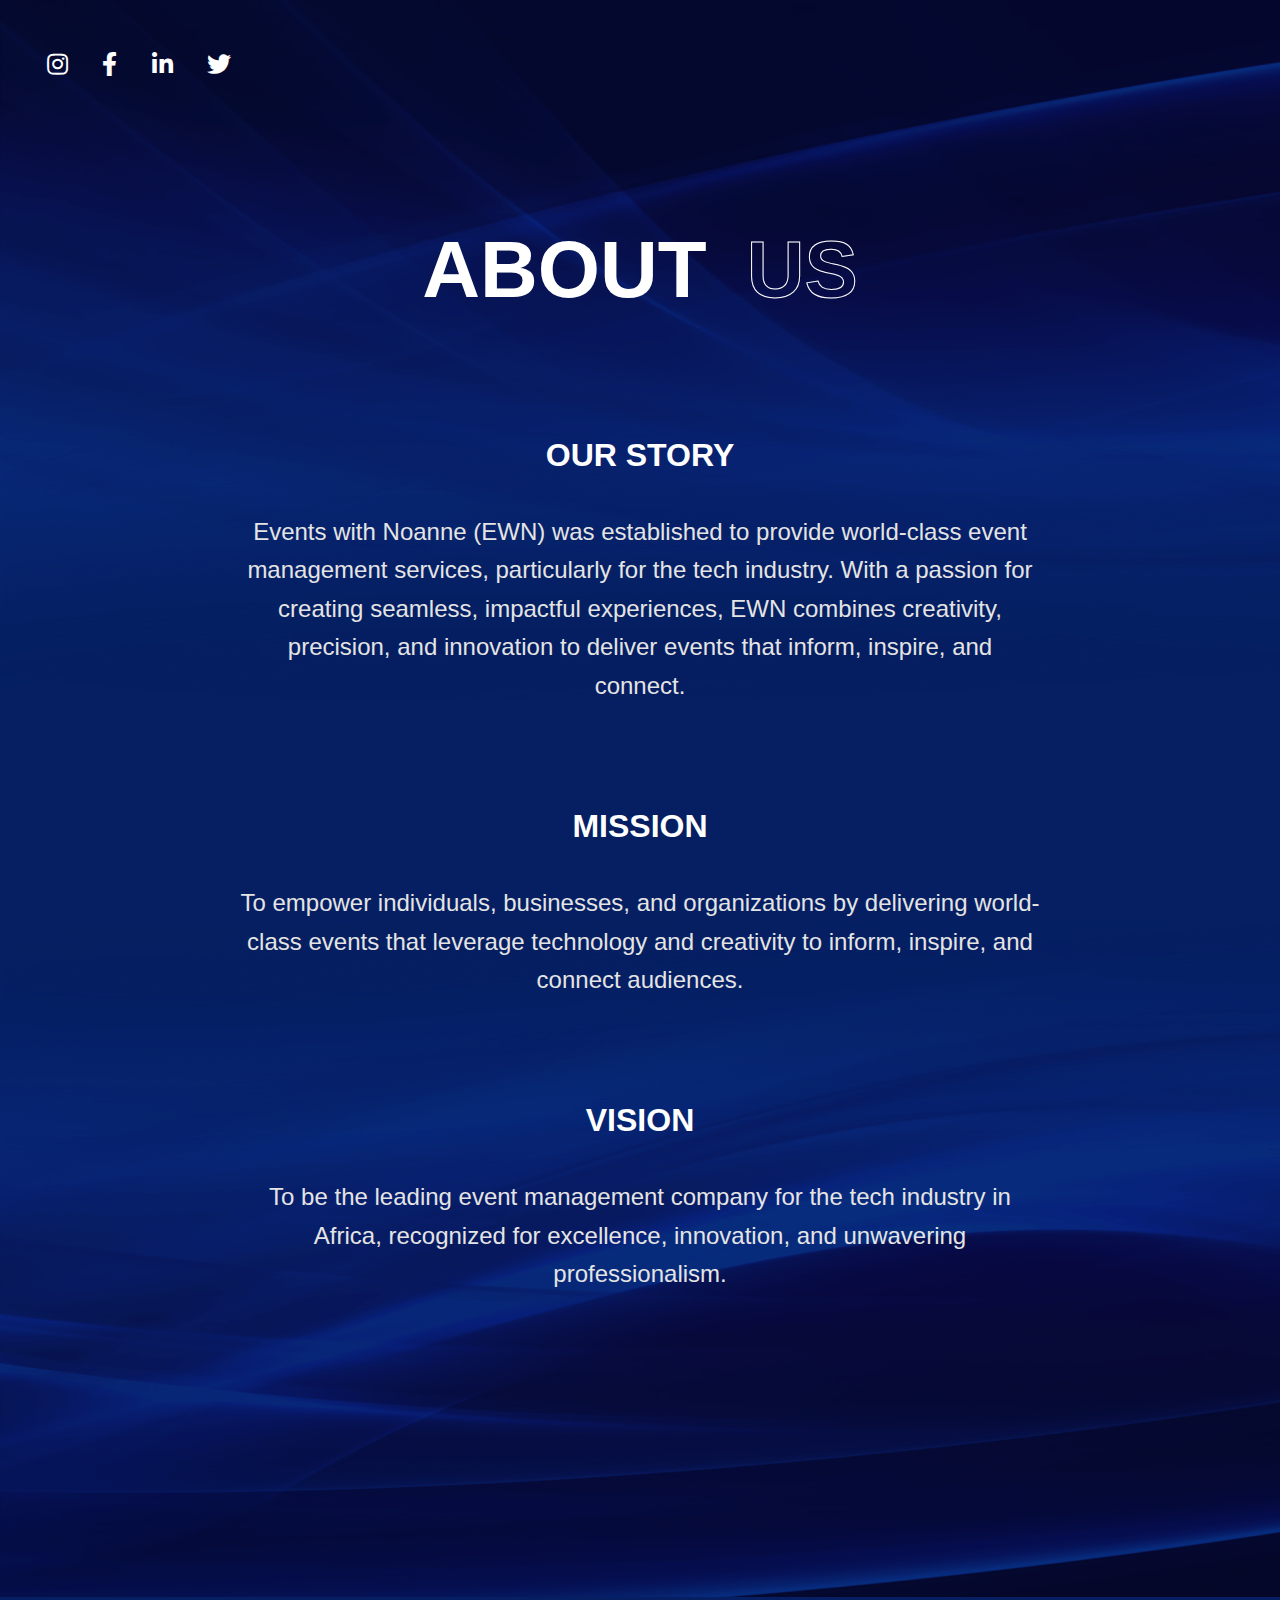
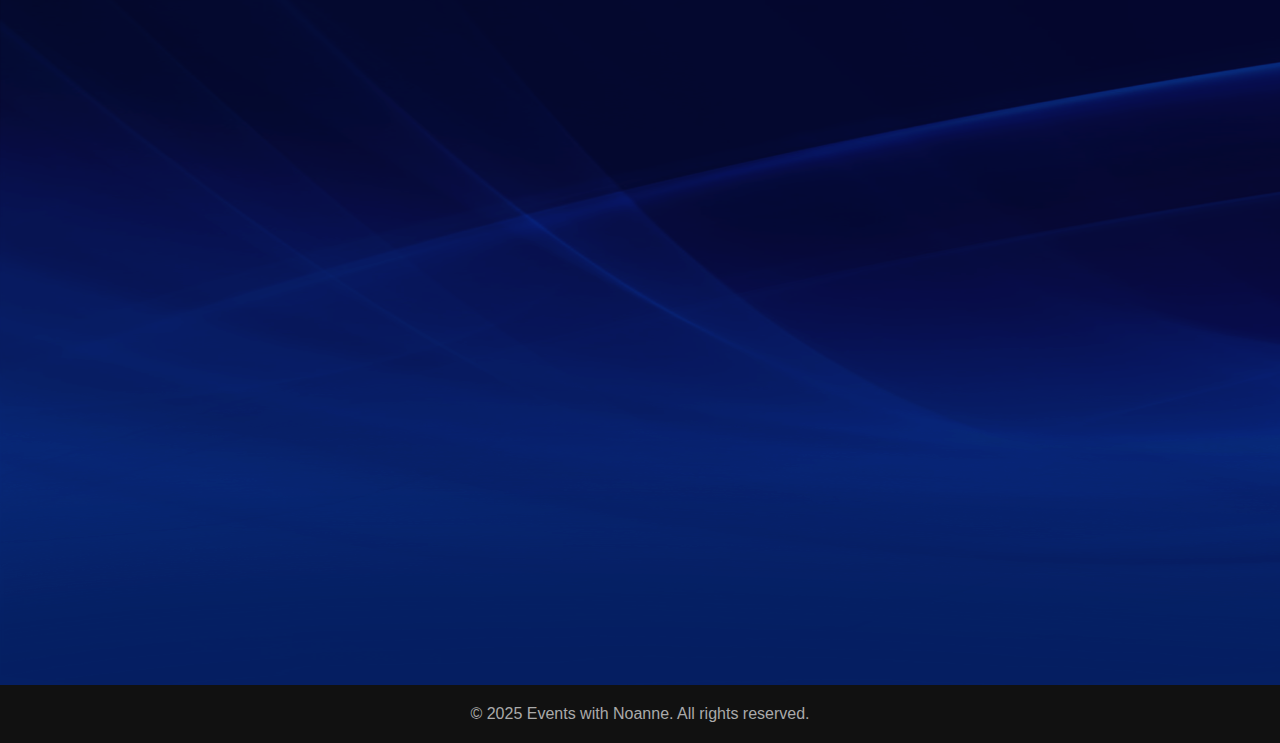
==== about.html @ 6bc14f30 "minor adjustments to elements" ====
<!DOCTYPE html>
<html lang="en">
<head>
  <meta charset="UTF-8">
  <meta name="viewport" content="width=device-width, initial-scale=1.0">
  <title>About Us - Events with Noanne</title>
  <link rel="stylesheet" href="about.css">
  <link rel="stylesheet" href="https://cdnjs.cloudflare.com/ajax/libs/font-awesome/5.15.4/css/all.min.css">
  <link rel="stylesheet" href="https://cdnjs.cloudflare.com/ajax/libs/OwlCarousel2/2.3.4/assets/owl.carousel.min.css">
  <link rel="stylesheet" href="https://cdnjs.cloudflare.com/ajax/libs/OwlCarousel2/2.3.4/assets/owl.theme.default.min.css">
</head>
<body>
  <header class="header">
    <nav class="transparent-nav">
      <div class="social-icons">
        <a href="https://instagram.com" target="_blank" class="icon-link"><i class="fab fa-instagram"></i></a>
        <a href="https://facebook.com" target="_blank" class="icon-link"><i class="fab fa-facebook-f"></i></a>
        <a href="https://linkedin.com" target="_blank" class="icon-link"><i class="fab fa-linkedin-in"></i></a>
        <a href="https://twitter.com" target="_blank" class="icon-link"><i class="fab fa-twitter"></i></a>
        <a href="index.html" class="icon-link"><i class="fas fa-house"></i></a>
        <div class="nav-icon">
          <a href="menu.html"><i class="fa fa-bars"></i></a>
        </div>
      </div>

    </nav>
  </header>

  <main class="about-landing">
    <div class="container">
      <div class="big-text-line">
        <h1 class="big-text fade-in">About</h1>
        <h1 class="big-text outline slide-in">Us</h1>
      </div>
    </div>
  </main>
  
  <section class="about-section zoom-in">
    <h2 class="section-title">Our Story</h2>
    <p class="description">Events with Noanne (EWN) was established to provide world-class event management services, particularly for the tech industry. With a passion for creating seamless, impactful experiences, EWN combines creativity, precision, and innovation to deliver events that inform, inspire, and connect.</p>
  </section>

  <section class="mission-section slide-up">
    <h2 class="section-title">Mission</h2>
    <p class="description">To empower individuals, businesses, and organizations by delivering world-class events that leverage technology and creativity to inform, inspire, and connect audiences.</p>
  </section>

  <section class="vision-section slide-up">
    <h2 class="section-title">Vision</h2>
    <p class="description">To be the leading event management company for the tech industry in Africa, recognized for excellence, innovation, and unwavering professionalism.</p>
  </section>

  <section class="service_section layout_padding">
    <div class="container">
        <h2 class="section-title">Our Core Values</h2>
        <p class="section-description">At Events with Noanne, we blend innovation, excellence, and customer-centricity with unwavering integrity to create transformative event experiences. By leveraging cutting-edge technology and creative strategies, we design modern and impactful events that captivate and inspire. Our meticulous attention to detail ensures seamless execution and unmatched quality, while our customer-focused approach tailors each event to reflect unique visions and needs. Grounded in honesty and transparency, we build lasting relationships based on trust and professionalism. Through our dedication to empowerment, we enable individuals and organizations to achieve their goals, connect meaningfully with their audiences, and make a lasting positive impact.</p>
      <div class="service_container">
        <div class="service_owl-carousel owl-carousel">
          <div class="item">
            <div class="box">
              <div class="img-box">
                <img src="./Assets/icons/innovation.png" alt="Contract Law">
              </div>
              <div class="detail-box">
                <h5>Innovation</h5>
                <p>We use creativity and technology to craft unique, forward-thinking event experiences.</p>
              </div>
            </div>
          </div>
          <div class="item">
            <div class="box">
              <div class="img-box">
                <img src="./Assets/icons/Excellence.png" alt="Family Law">
              </div>
              <div class="detail-box">
                <h5>Excellence</h5>
                <p>We deliver high-quality events with precision and attention to detail.</p>
              </div>
            </div>
          </div>
          <div class="item">
            <div class="box">
              <div class="img-box">
                <img src="./Assets/icons/customer.png" alt="Family Law">
              </div>
              <div class="detail-box">
                <h5>Customer Centricity</h5>
                <p>Our clients' needs shape every step of our planning and execution.</p>
              </div>
            </div>
          </div>
          <div class="item">
            <div class="box">
              <div class="img-box">
                <img src="./Assets/icons/integrity.png" alt="Family Law">
              </div>
              <div class="detail-box">
                <h5>Integrity</h5>
                <p>We operate with honesty, transparency, and professionalism.</p>
              </div>
            </div>
          </div>
          <div class="item">
            <div class="box">
              <div class="img-box">
                <img src="./Assets/icons/empower.png" alt="Family Law">
              </div>
              <div class="detail-box">
                <h5>Empowerment</h5>
                <p>We design events that inspire, connect, and empower our clients and their audiences.</p>
              </div>
            </div>
          </div>
          <!-- Add more items here -->
        </div>
      </div>
      <div class="btn-box">
        <a href="#">Let's Talk</a>
      </div>
    </div>
  </section>

  <footer class="footer fade-in">
    <p>&copy; 2025 Events with Noanne. All rights reserved.</p>
  </footer>

  <script src="https://cdnjs.cloudflare.com/ajax/libs/jquery/3.6.0/jquery.min.js"></script>
  <script src="https://cdnjs.cloudflare.com/ajax/libs/OwlCarousel2/2.3.4/owl.carousel.min.js"></script>
  <script src="about.js"></script>
</body>
</html>
---- about.css ----
/* General Reset */
* {
    margin: 0;
    padding: 0;
    box-sizing: border-box;
  }
  
  body {
    font-family: 'Arial', sans-serif;
    background-image: url(./Assets/abstract-2709402.png);
    color: #fff;
    line-height: 1.6;
  }
  
  a {
    color: #6c63ff;
    text-decoration: none;
  }
  
  header {
    display: flex;
    justify-content: space-between;
    align-items: center;
    padding: 1rem 2rem;
  }
  
  .social-icons {
    margin-top: 30px; /* Add space on top of the icons */
  }
  
  .social-icons a {
    margin: 0 15px; /* Add space between the icons */
    color: white; /* Change icon color to white */
    font-size: 1.5rem; /* Adjust icon size */
  }
  
  .social-icons a:hover {
    color: #ddd; /* Change color on hover */
  }

  .nav-icon {
    padding: 1px;
    color: white;
    font-size: 20px;
    font-family: Arial, Helvetica, sans-serif;
    font-weight: 1000;
    text-align: center;
    text-decoration: none;
    margin-left: 1800px;
    margin-top: 1px;
  }

  .nav-icon > a {
    cursor: pointer;
    color: white;

  }
  
  main {
    text-align: center;
    margin: 5rem 2rem;
  }
  
  .big-text-line {
    display: flex;
    justify-content: center;
    align-items: center;
    gap: 40px; /* Adjust spacing between words */
  }
  
  .big-text {
    font-size: 5rem;
    line-height: 1.2;
    text-transform: uppercase;
  }
  
  .big-text.outline {
    color: transparent;
    -webkit-text-stroke: 1px #fff;
  }
  
  .subtitle {
    font-size: 1.5rem;
    margin-top: 1rem;
    max-width: 600px;
    margin-left: auto;
    margin-right: auto;
  }
  
  section {
    padding: 2rem 2rem;
    text-align: center;
  }
  
  section h2 {
    font-size: 2rem;
    margin-bottom: 1rem;
    text-transform: uppercase;
    color: #ffffff;
  }

  .section-title {
    font-size: 2rem;
    margin-bottom: 2rem;
    text-transform: uppercase;
    color: #ffffff;
  }

  .section-description {
    font-size: 1.5rem;
    max-width: 80%;
    margin: 0 auto 2rem; //
    color: #e4e4e4;
    margin-bottom: 5rem;
  }

  /* .container > p {
    font-size: 1.5rem;
    max-width: 800px;
    margin: 0 auto 2rem;
    color: #e4e4e4;
  } */
  
  .description {
    font-size: 1.5rem;
    max-width: 800px;
    margin: 0 auto 2rem;
    color: #e4e4e4;
  }

  .service_section .heading_container {
    margin-bottom: 35px;
  }
  
  .service_section .box {
    background-color: transparent;
    margin: 10px;
    text-align: center;
    -webkit-box-shadow: 0 0 5px 2px rgba(0, 0, 0, 0.15);
            box-shadow: 0 0 5px 2px rgba(0, 0, 0, 0.15);
    padding: 25px 15px;
    -webkit-transition: all .3s;
    transition: all .3s;
    display: -webkit-box;
    display: -ms-flexbox;
    display: flex;
    -webkit-box-orient: vertical;
    -webkit-box-direction: normal;
        -ms-flex-direction: column;
            flex-direction: column;
    -webkit-box-align: center;
        -ms-flex-align: center;
            align-items: center;
  }
  
  .service_section .box .img-box {
    width: 65px;
    height: 65px;
    display: -webkit-box;
    display: -ms-flexbox;
    display: flex;
    -webkit-box-pack: center;
        -ms-flex-pack: center;
            justify-content: center;
    -webkit-box-align: center;
        -ms-flex-align: center;
            align-items: center;
  }
  
  .service_section .box .img-box img {
    max-height: 100%;
    max-width: 100%;
    -webkit-transition: all .3s;
    transition: all .3s;
  }
  
  .service_section .box .detail-box {
    margin-top: 15px;
  }
  
  .service_section .box .detail-box h5 {
    font-weight: bold;
  }
  
  .service_section .box .detail-box p {
    margin: 0;
  }
  
  .service_section .btn-box {
    display: -webkit-box;
    display: -ms-flexbox;
    display: flex;
    -webkit-box-pack: center;
        -ms-flex-pack: center;
            justify-content: center;
    margin-top: 45px;
  }
  
  .service_section .btn-box a {
    display: inline-block;
    padding: 10px 45px;
    background-color: #3700ff;
    color: #ffffff;
    border-radius: 0;
    -webkit-transition: all .3s;
    transition: all .3s;
    border: 1px solid #3700ff;
  }
  
  .service_section .btn-box a:hover {
    background-color: transparent;
    color: #ffffff;
  }
  
  .service_section .owl-stage .owl-item.active {
    -webkit-transform: scale(0.85);
            transform: scale(0.85);
    -webkit-transition: 0.6s ease;
    transition: 0.6s ease;
  }
  
  .service_section .owl-stage .owl-item.active.center {
    -webkit-transform: scale(1);
            transform: scale(1);
  }
  
  .service_section .owl-stage .owl-item.active.center .box {
    background-color: #ffffff;
    color: black;
  }
  
  .service_section .owl-stage .owl-item.active.center .box .img-box img {
    background-color: transparent;
    color: invert;
  }
  
  .service_section .owl-nav {
    display: none;
  }
  
  .service_section .owl-dots {
    display: -webkit-box;
    display: -ms-flexbox;
    display: flex;
    -webkit-box-pack: center;
        -ms-flex-pack: center;
            justify-content: center;
    margin-top: 25px;
  }
  
  .service_section .owl-dots .owl-dot {
    width: 15px;
    height: 15px;
    border: none;
    border-radius: 100%;
    margin: 0 2px;
    background-color: #ccc;
    border: none;
    outline: none;
  }
  
  .service_section .owl-dots .owl-dot.active {
    background: #3700ff;
  }
  
  
  
  footer {
    text-align: center;
    padding: 1rem 0;
    background-color: #111;
    color: #aaa;
  }

  /* Animations */
.fade-in {
    animation: fadeIn 1.5s ease-in-out;
  }
  
  .slide-in {
    animation: slideIn 1.5s ease-in-out;
  }
  
  .slide-up {
    animation: slideUp 1.5s ease-in-out;
  }
  
  .zoom-in {
    animation: zoomIn 1.5s ease-in-out;
  }
  
  @keyframes fadeIn {
    from {
      opacity: 0;
    }
    to {
      opacity: 1;
    }
  }
  
  @keyframes slideIn {
    from {
      transform: translateX(-100%);
      opacity: 0;
    }
    to {
      transform: translateX(0);
      opacity: 1;
    }
  }
  
  @keyframes slideUp {
    from {
      transform: translateY(100%);
      opacity: 0;
    }
    to {
      transform: translateY(0);
      opacity: 1;
    }
  }
  
  @keyframes zoomIn {
    from {
      transform: scale(0.5);
      opacity: 0;
    }
    to {
      transform: scale(1);
      opacity: 1;
    }
  }
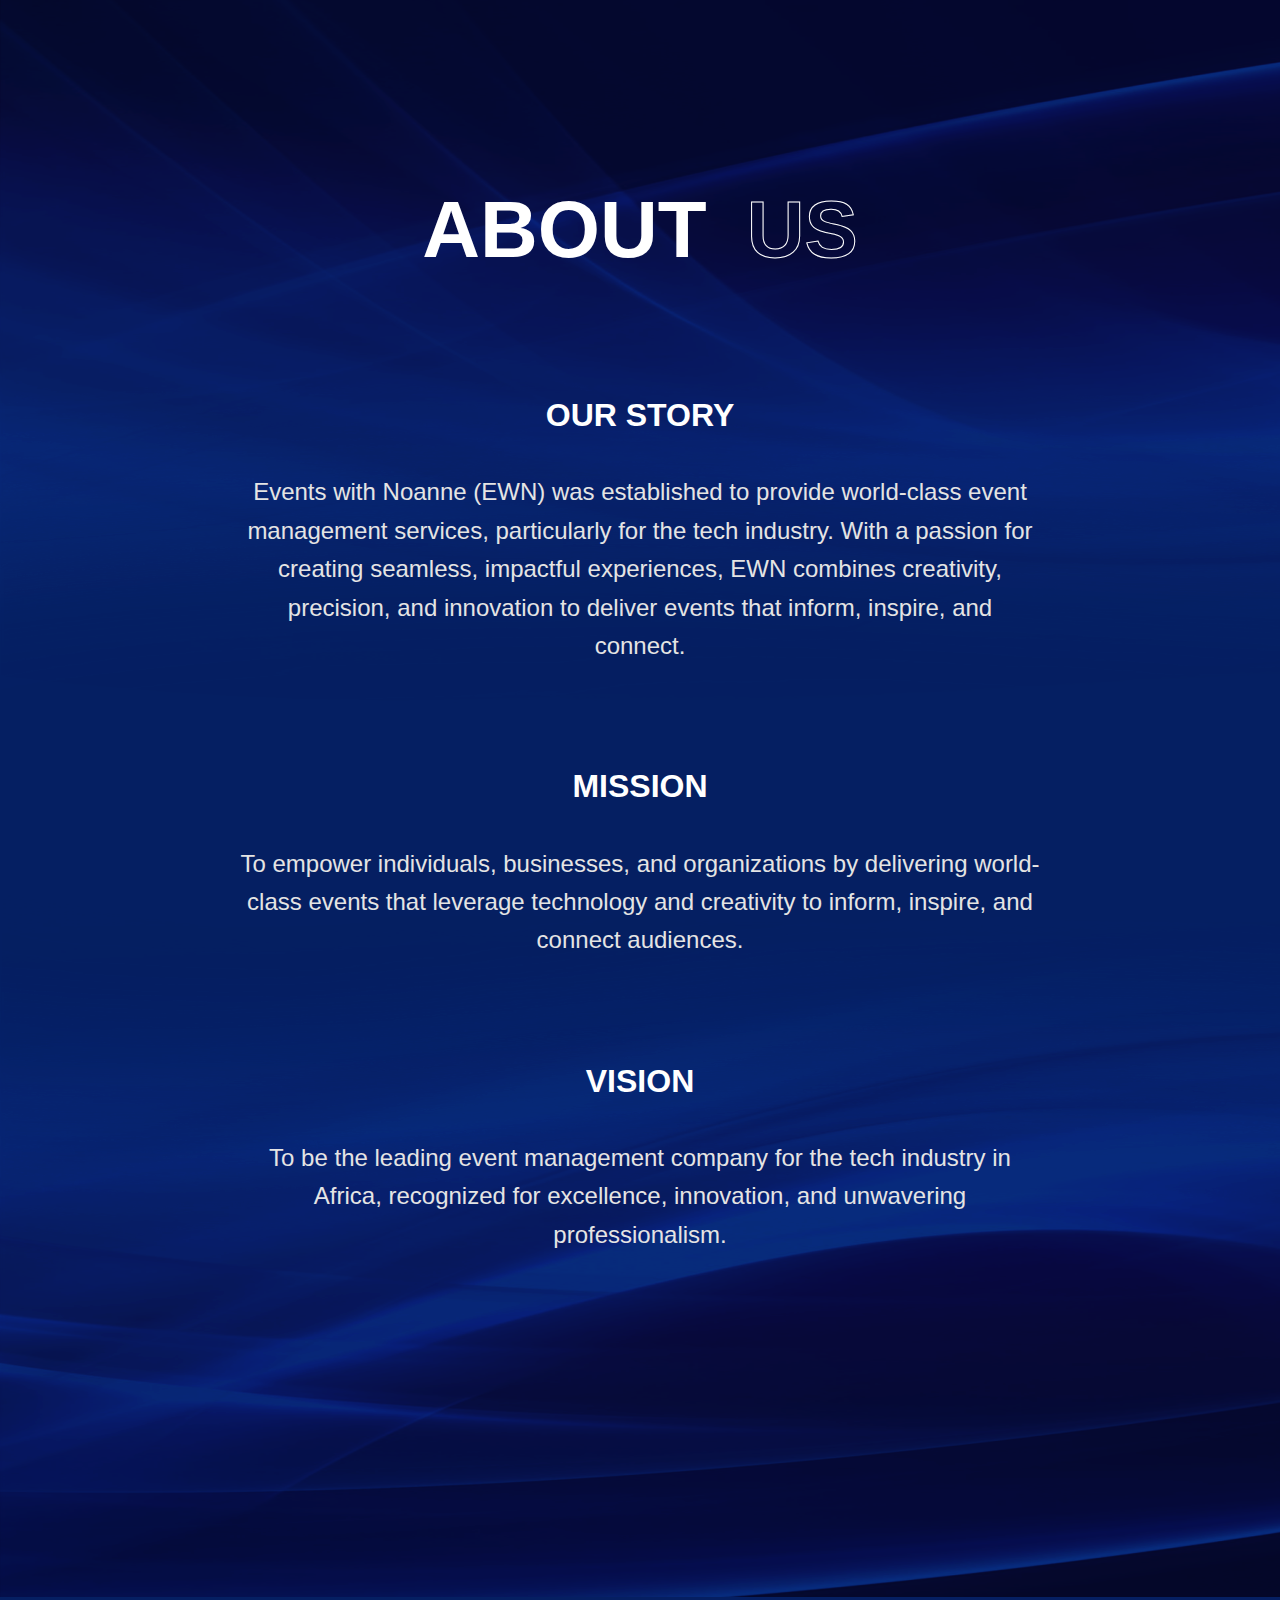
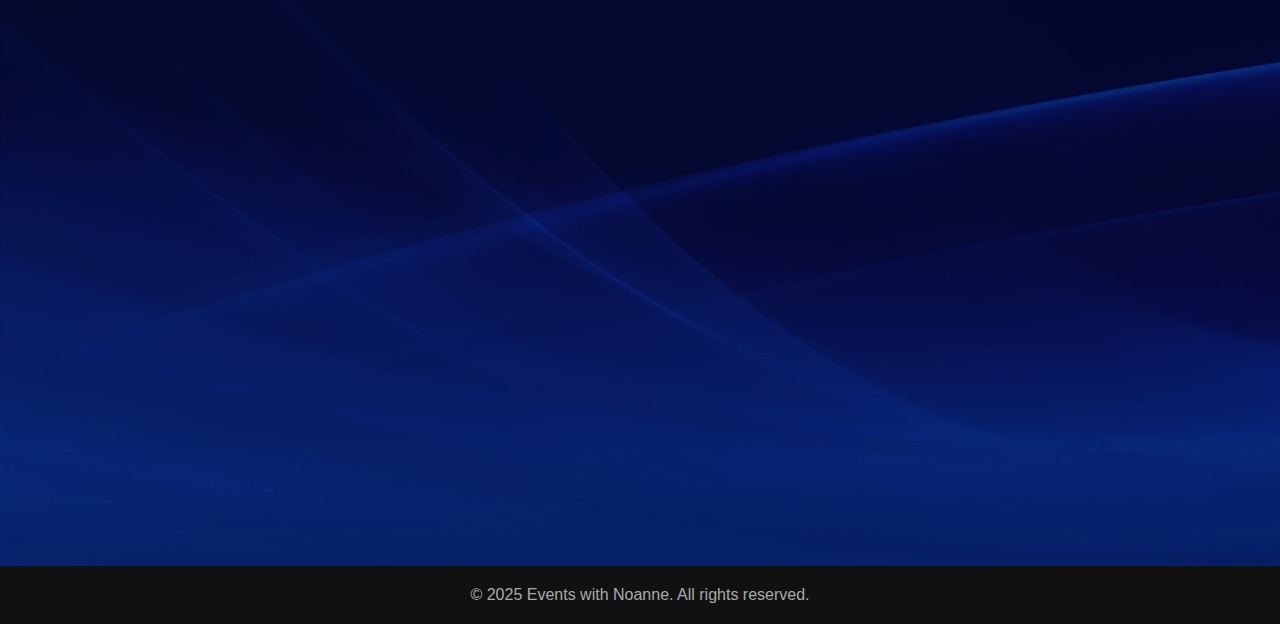
==== commit 5c3406c6: "added new pages, made changes to prevoius ones and linked them to one another" ====
--- a/about.html
+++ b/about.html
@@ -11,17 +11,17 @@
 </head>
 <body>
   <header class="header">
-    <nav class="transparent-nav">
+    <!-- <nav class="transparent-nav">
       <div class="social-icons">
         <a href="https://instagram.com" target="_blank" class="icon-link"><i class="fab fa-instagram"></i></a>
         <a href="https://facebook.com" target="_blank" class="icon-link"><i class="fab fa-facebook-f"></i></a>
         <a href="https://linkedin.com" target="_blank" class="icon-link"><i class="fab fa-linkedin-in"></i></a>
         <a href="https://twitter.com" target="_blank" class="icon-link"><i class="fab fa-twitter"></i></a>
         <a href="index.html" class="icon-link"><i class="fas fa-house"></i></a>
-        <div class="nav-icon">
-          <a href="menu.html"><i class="fa fa-bars"></i></a>
-        </div>
-      </div>
+    </div> -->
+    <div class="nav-icon">
+      <a href="menu.html"><i class="fa fa-bars"></i></a>
+    </div>
 
     </nav>
   </header>
--- a/about.css
+++ b/about.css
@@ -25,13 +25,14 @@
   }
   
   .social-icons {
-    margin-top: 30px; /* Add space on top of the icons */
+    margin-top: 50px; /* Add space on top of the icons */
   }
   
   .social-icons a {
     margin: 0 15px; /* Add space between the icons */
     color: white; /* Change icon color to white */
     font-size: 1.5rem; /* Adjust icon size */
+    
   }
   
   .social-icons a:hover {
@@ -39,18 +40,21 @@
   }
 
   .nav-icon {
+    font-size: 1.3rem;
     padding: 1px;
     color: white;
-    font-size: 20px;
-    font-family: Arial, Helvetica, sans-serif;
-    font-weight: 1000;
-    text-align: center;
-    text-decoration: none;
-    margin-left: 1800px;
-    margin-top: 1px;
+    margin-left: 1790px;
+    margin-top: 35px;
   }
 
   .nav-icon > a {
+    cursor: pointer;
+    color: white;
+  }
+
+  .nav-icon > a:hover {
+    transform: scale(1.1);
+    transition: .2s ease-in-out;
     cursor: pointer;
     color: white;
 
@@ -107,9 +111,9 @@
   }
 
   .section-description {
-    font-size: 1.5rem;
+    font-size: 1.3rem;
     max-width: 80%;
-    margin: 0 auto 2rem; //
+    margin: 0 auto 2rem; 
     color: #e4e4e4;
     margin-bottom: 5rem;
   }
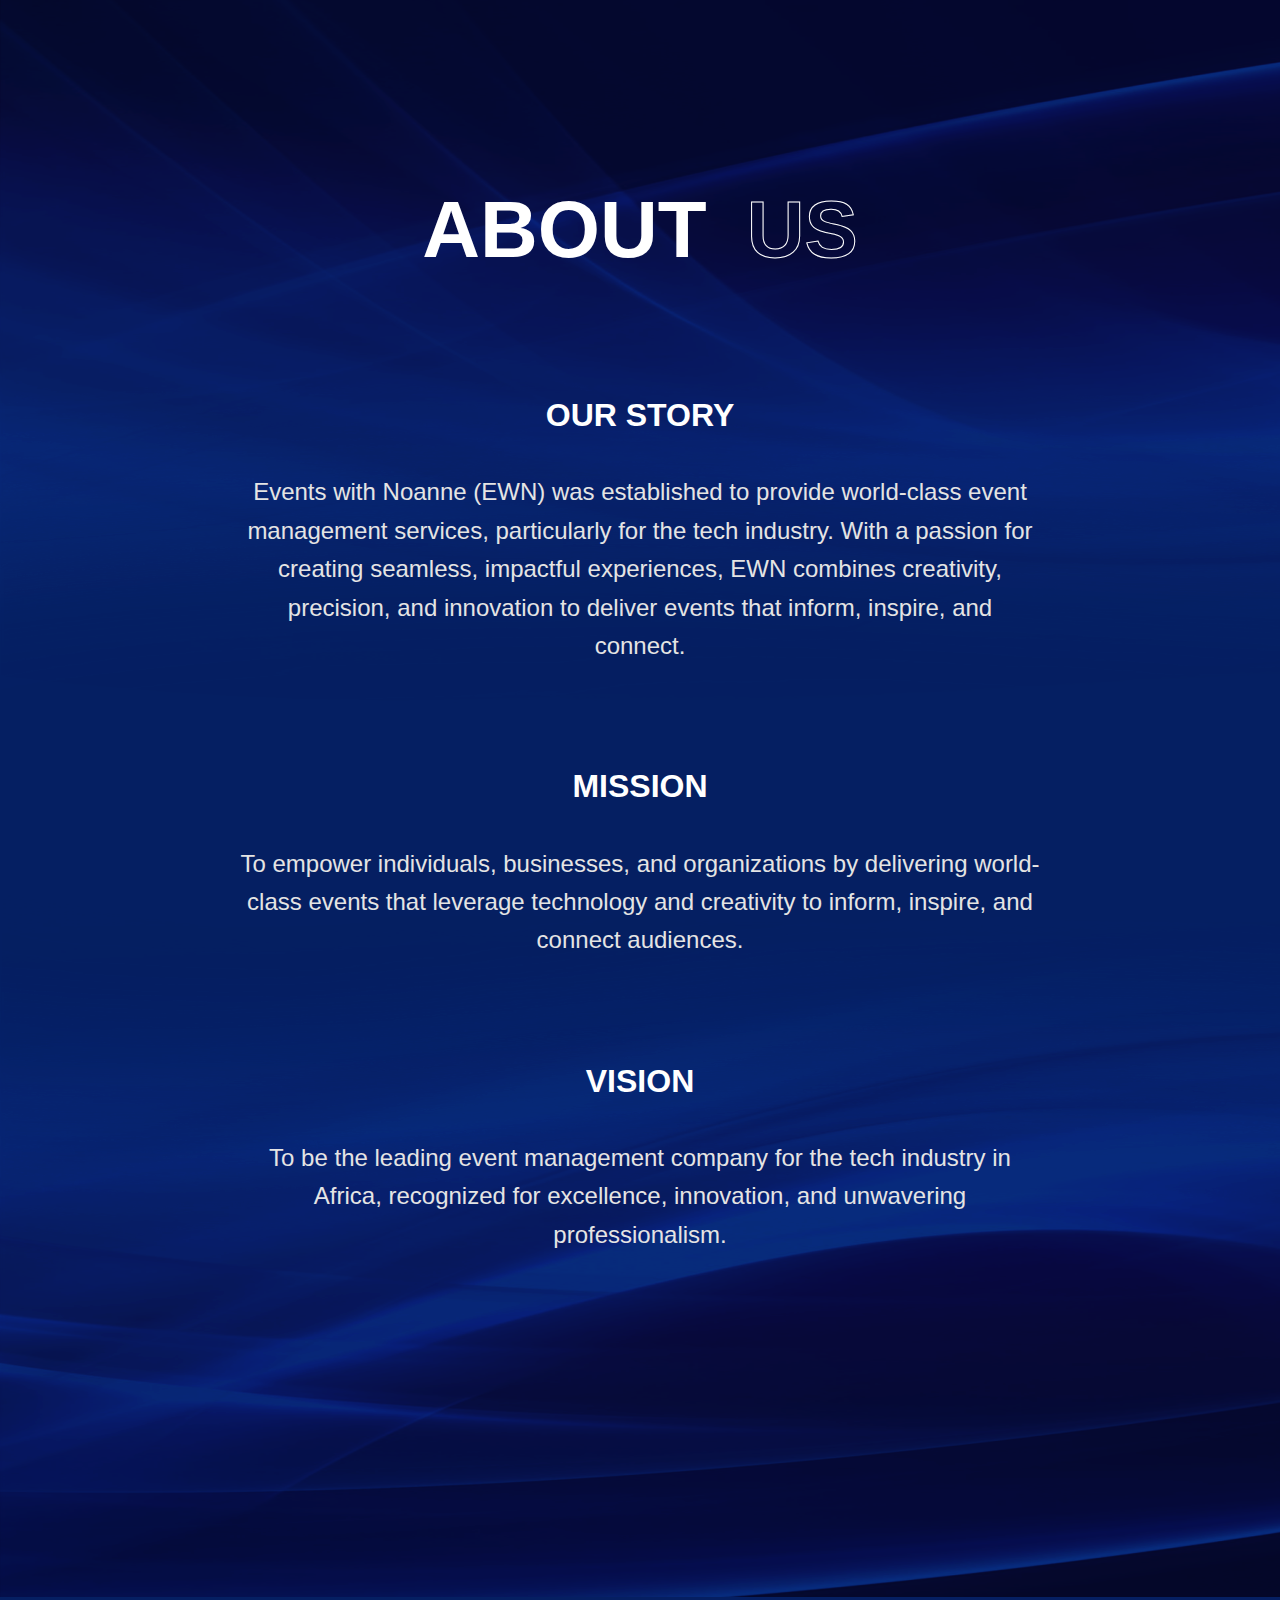
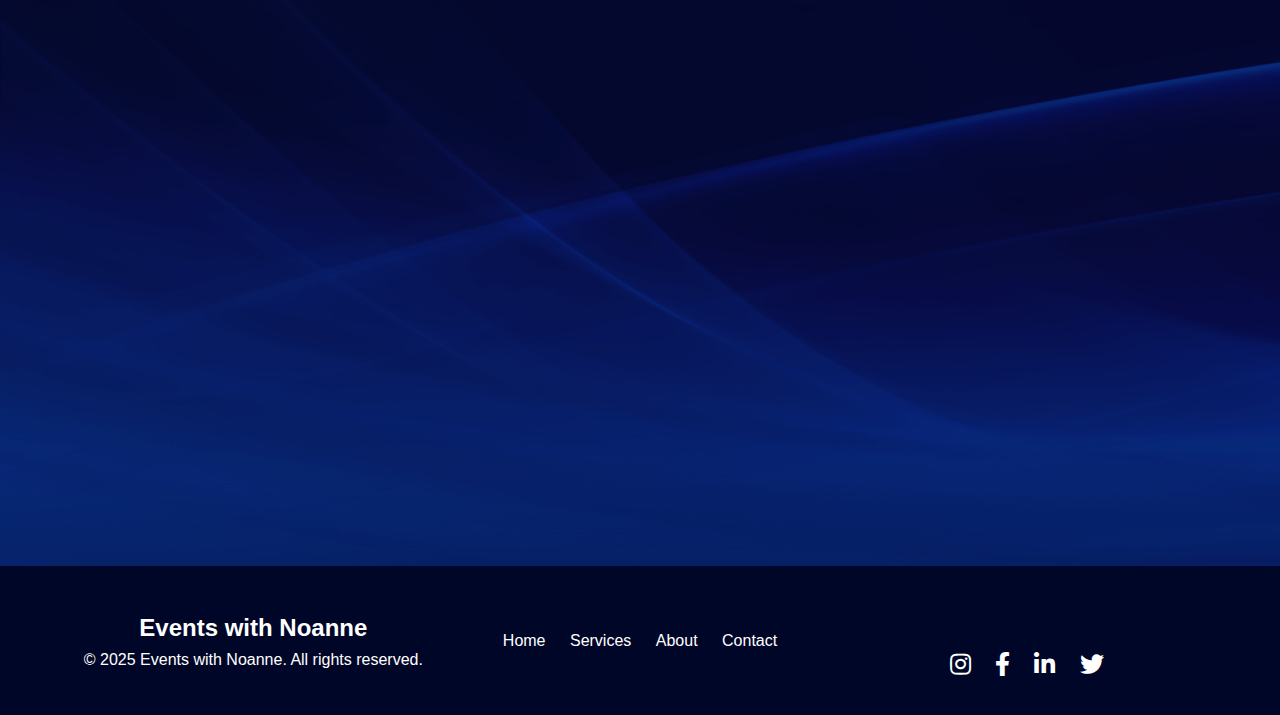
==== commit a6ee2754: "minor changes" ====
--- a/about.html
+++ b/about.html
@@ -120,8 +120,29 @@
     </div>
   </section>
 
-  <footer class="footer fade-in">
-    <p>&copy; 2025 Events with Noanne. All rights reserved.</p>
+  <footer class="footer">
+    <div class="footer-container">
+      <div class="footer-left">
+        <h3>Events with Noanne</h3>
+        <p>&copy; 2025 Events with Noanne. All rights reserved.</p>
+      </div>
+      <div class="footer-center">
+        <ul class="footer-links">
+          <li><a href="index.html">Home</a></li>
+          <li><a href="services.html">Services</a></li>
+          <li><a href="about.html">About</a></li>
+          <li><a href="contact.html">Contact</a></li>
+        </ul>
+      </div>
+      <div class="footer-right">
+        <div class="social-icons">
+          <a href="https://instagram.com" target="_blank"><i class="fab fa-instagram"></i></a>
+          <a href="https://facebook.com" target="_blank"><i class="fab fa-facebook-f"></i></a>
+          <a href="https://linkedin.com" target="_blank"><i class="fab fa-linkedin-in"></i></a>
+          <a href="https://twitter.com" target="_blank"><i class="fab fa-twitter"></i></a>
+        </div>
+      </div>
+    </div>
   </footer>
 
   <script src="https://cdnjs.cloudflare.com/ajax/libs/jquery/3.6.0/jquery.min.js"></script>
--- a/about.css
+++ b/about.css
@@ -113,7 +113,7 @@
   .section-description {
     font-size: 1.3rem;
     max-width: 80%;
-    margin: 0 auto 2rem; 
+    margin: 0 auto 2rem;
     color: #e4e4e4;
     margin-bottom: 5rem;
   }
@@ -267,14 +267,7 @@
     background: #3700ff;
   }
   
-  
-  
-  footer {
-    text-align: center;
-    padding: 1rem 0;
-    background-color: #111;
-    color: #aaa;
-  }
+
 
   /* Animations */
 .fade-in {
@@ -334,4 +327,65 @@
       opacity: 1;
     }
   }
+
+  .footer {
+    background-color: #000627;
+    color: white;
+    padding: 20px 0;
+    text-align: center;
+  }
+  
+  .footer-container {
+    display: flex;
+    justify-content: space-between;
+    align-items: center;
+    flex-wrap: wrap;
+    max-width: 1200px;
+    margin: 0 auto;
+    padding: 0 20px;
+  }
+  
+  .footer-left, .footer-center, .footer-right {
+    flex: 1;
+    margin: 10px;
+  }
+  
+  .footer-left h3 {
+    margin: 0;
+    font-size: 1.5rem;
+  }
+  
+  .footer-center {
+    text-align: center;
+  }
+  
+  .footer-links {
+    list-style: none;
+    padding: 0;
+    margin: 0;
+  }
+  
+  .footer-links li {
+    display: inline;
+    margin: 0 10px;
+  }
+  
+  .footer-links a {
+    color: white;
+    text-decoration: none;
+  }
+  
+  .footer-links a:hover {
+    text-decoration: underline;
+  }
+  
+  .social-icons a {
+    margin: 0 10px;
+    color: white;
+    font-size: 1.5rem;
+  }
+  
+  .social-icons a:hover {
+    color: #ddd;
+  }
   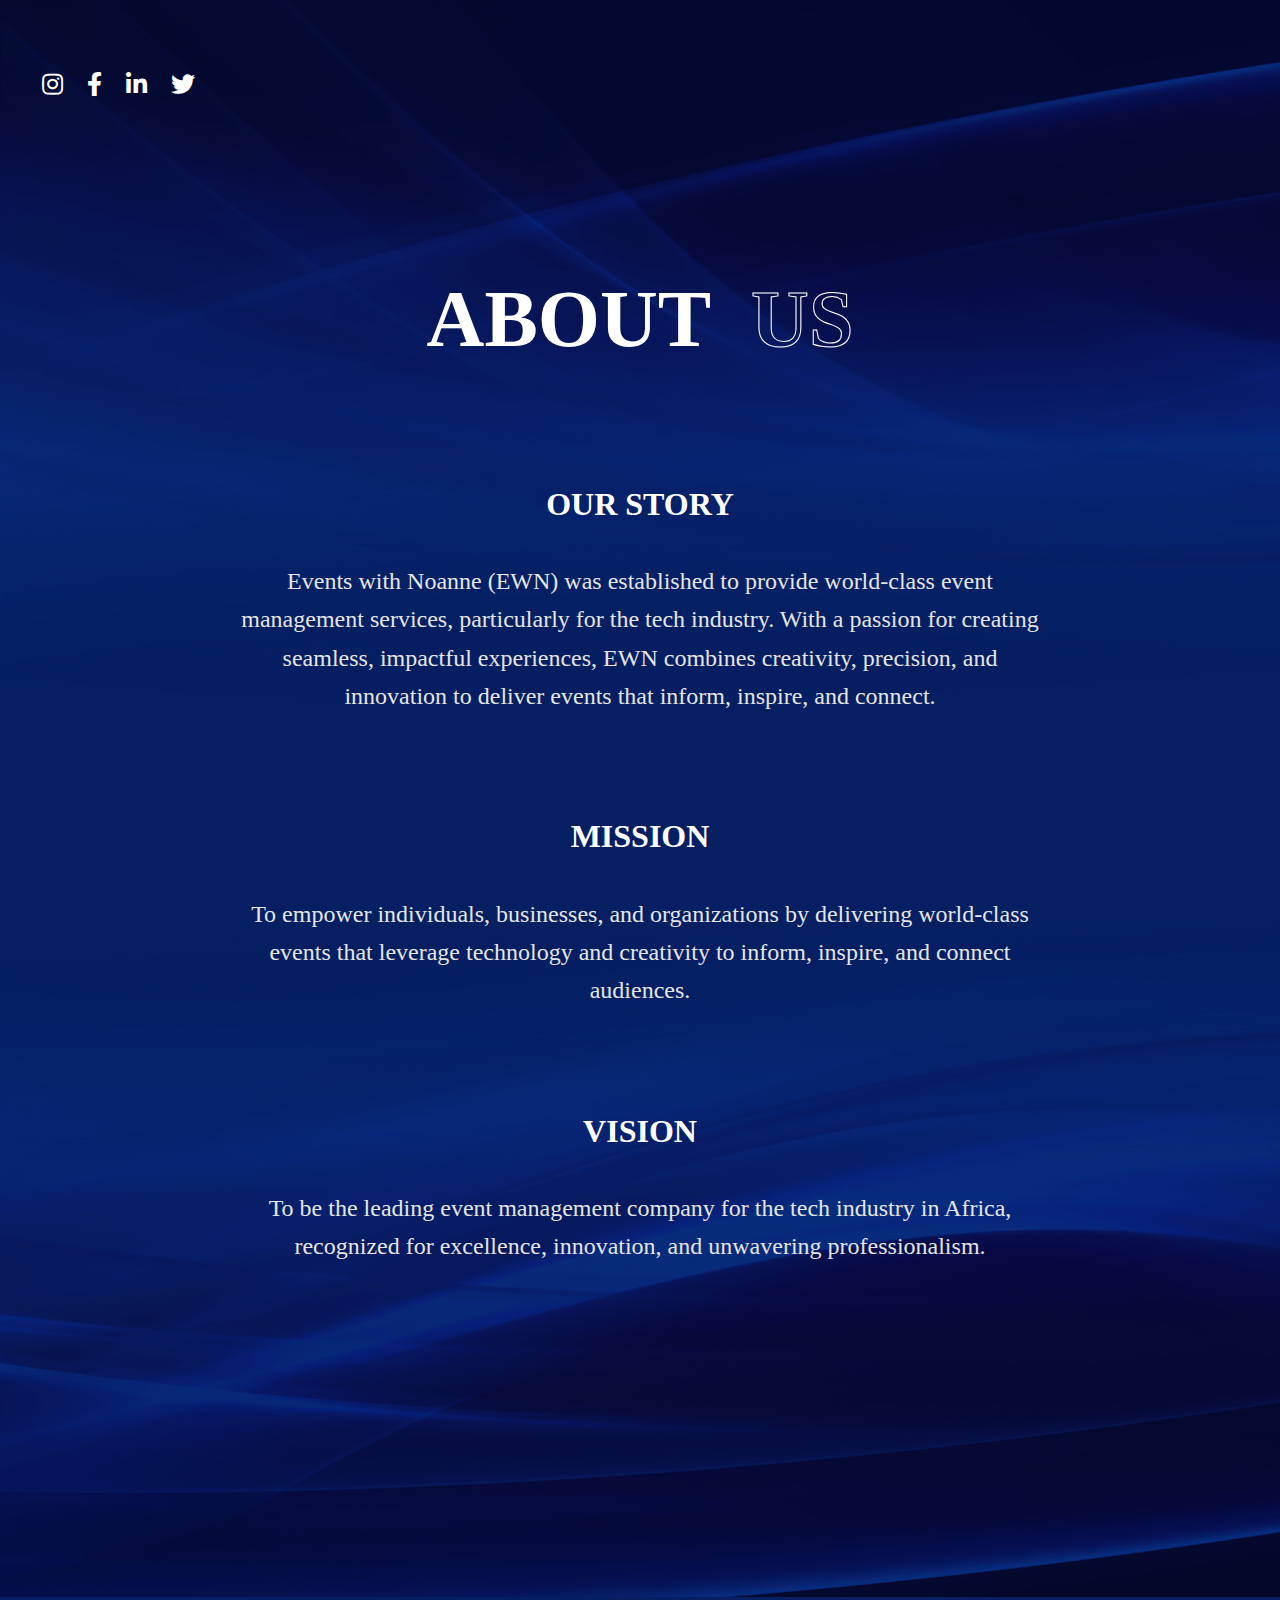
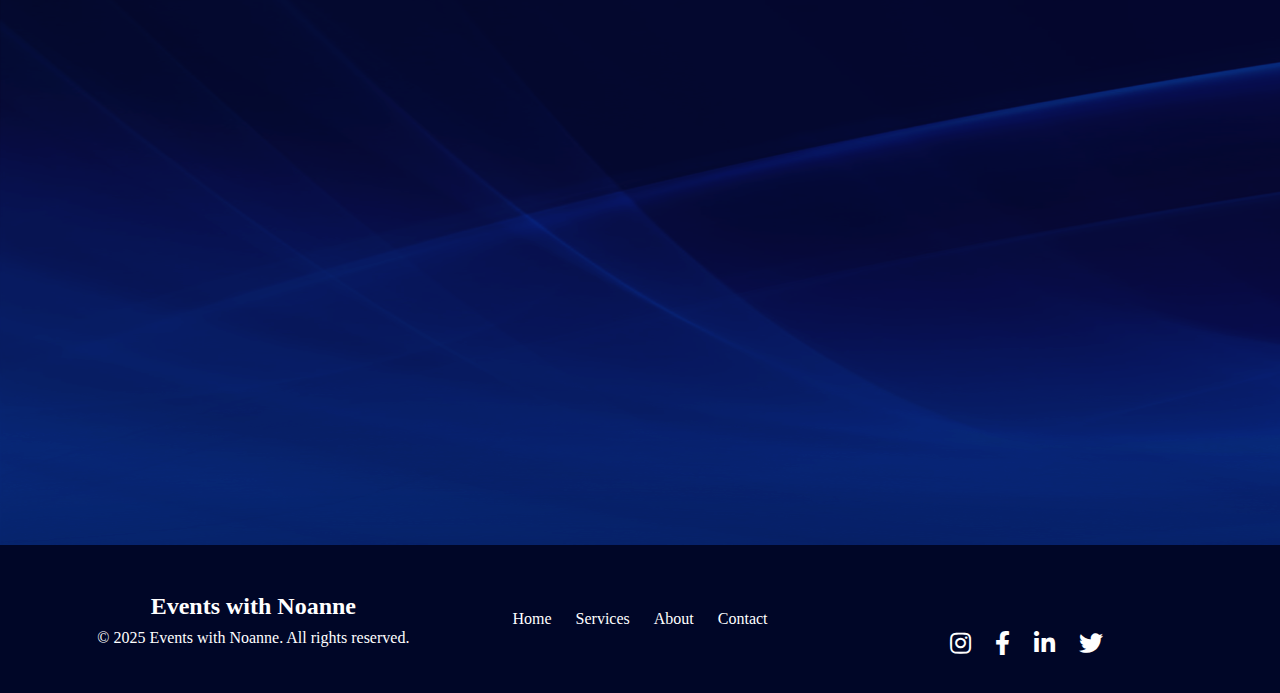
==== commit 87217251: "minor chnages to the about page" ====
--- a/about.html
+++ b/about.html
@@ -11,14 +11,14 @@
 </head>
 <body>
   <header class="header">
-    <!-- <nav class="transparent-nav">
+    <nav class="transparent-nav">
       <div class="social-icons">
-        <a href="https://instagram.com" target="_blank" class="icon-link"><i class="fab fa-instagram"></i></a>
-        <a href="https://facebook.com" target="_blank" class="icon-link"><i class="fab fa-facebook-f"></i></a>
-        <a href="https://linkedin.com" target="_blank" class="icon-link"><i class="fab fa-linkedin-in"></i></a>
-        <a href="https://twitter.com" target="_blank" class="icon-link"><i class="fab fa-twitter"></i></a>
+        <a href="https://instagram.com/eventswithnoanne" target="_blank" class="icon-link"><i class="fab fa-instagram"></i></a>
+        <a href="https://facebook.com/eventswithnoanne" target="_blank" class="icon-link"><i class="fab fa-facebook-f"></i></a>
+        <a href="https://linkedin.com/eventswithnoanne" target="_blank" class="icon-link"><i class="fab fa-linkedin-in"></i></a>
+        <a href="https://twitter.com/eventswithnoanne" target="_blank" class="icon-link"><i class="fab fa-twitter"></i></a>
         <a href="index.html" class="icon-link"><i class="fas fa-house"></i></a>
-    </div> -->
+    </div>
     <div class="nav-icon">
       <a href="menu.html"><i class="fa fa-bars"></i></a>
     </div>
@@ -115,7 +115,7 @@
         </div>
       </div>
       <div class="btn-box">
-        <a href="#">Let's Talk</a>
+        <a href="contact.html">Let's Talk</a>
       </div>
     </div>
   </section>
@@ -136,10 +136,10 @@
       </div>
       <div class="footer-right">
         <div class="social-icons">
-          <a href="https://instagram.com" target="_blank"><i class="fab fa-instagram"></i></a>
-          <a href="https://facebook.com" target="_blank"><i class="fab fa-facebook-f"></i></a>
-          <a href="https://linkedin.com" target="_blank"><i class="fab fa-linkedin-in"></i></a>
-          <a href="https://twitter.com" target="_blank"><i class="fab fa-twitter"></i></a>
+          <a href="https://instagram.com/eventswithnoanne" target="_blank"><i class="fab fa-instagram"></i></a>
+          <a href="https://facebook.com/eventswithnoanne" target="_blank"><i class="fab fa-facebook-f"></i></a>
+          <a href="https://linkedin.com/eventswithnoanne" target="_blank"><i class="fab fa-linkedin-in"></i></a>
+          <a href="https://twitter.com/eventswithnoanne" target="_blank"><i class="fab fa-twitter"></i></a>
         </div>
       </div>
     </div>
--- a/about.css
+++ b/about.css
@@ -6,7 +6,7 @@
   }
   
   body {
-    font-family: 'Arial', sans-serif;
+    /* font-family: 'Arial', sans-serif; */
     background-image: url(./Assets/abstract-2709402.png);
     color: #fff;
     line-height: 1.6;
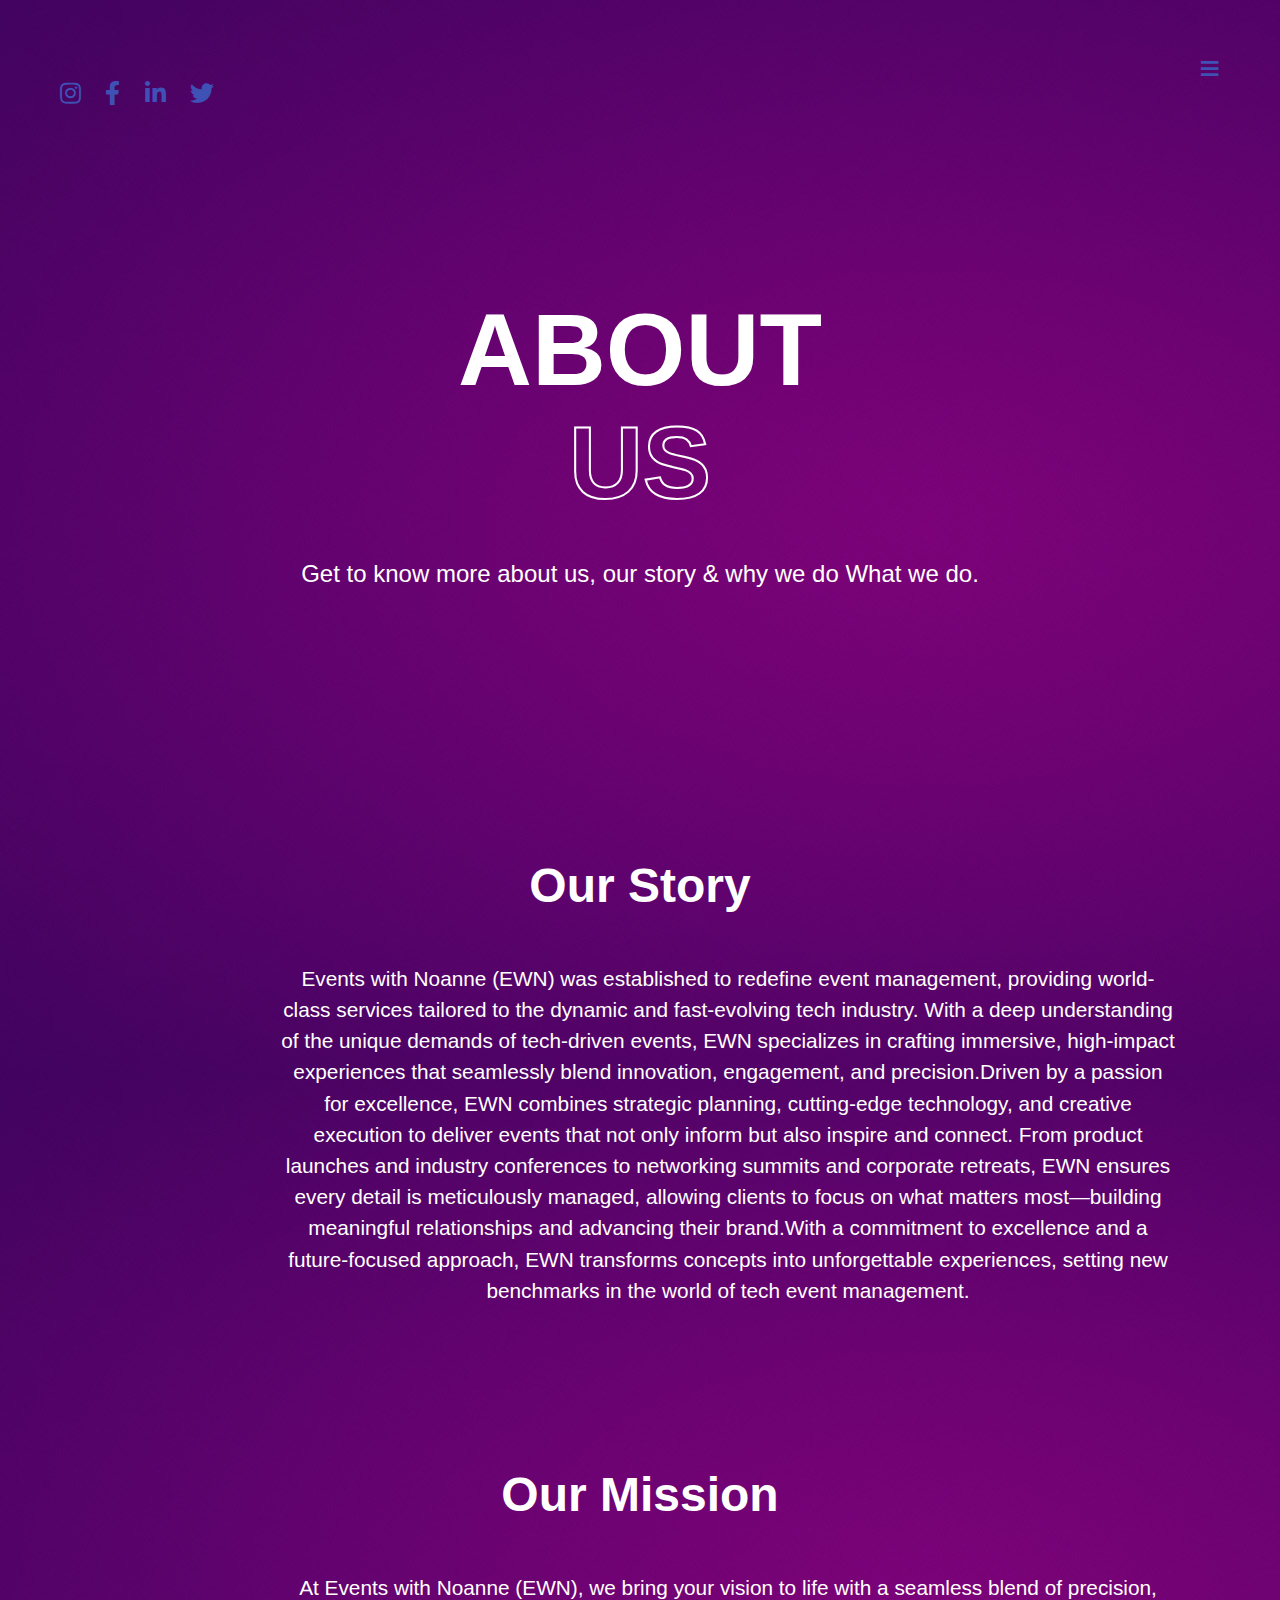
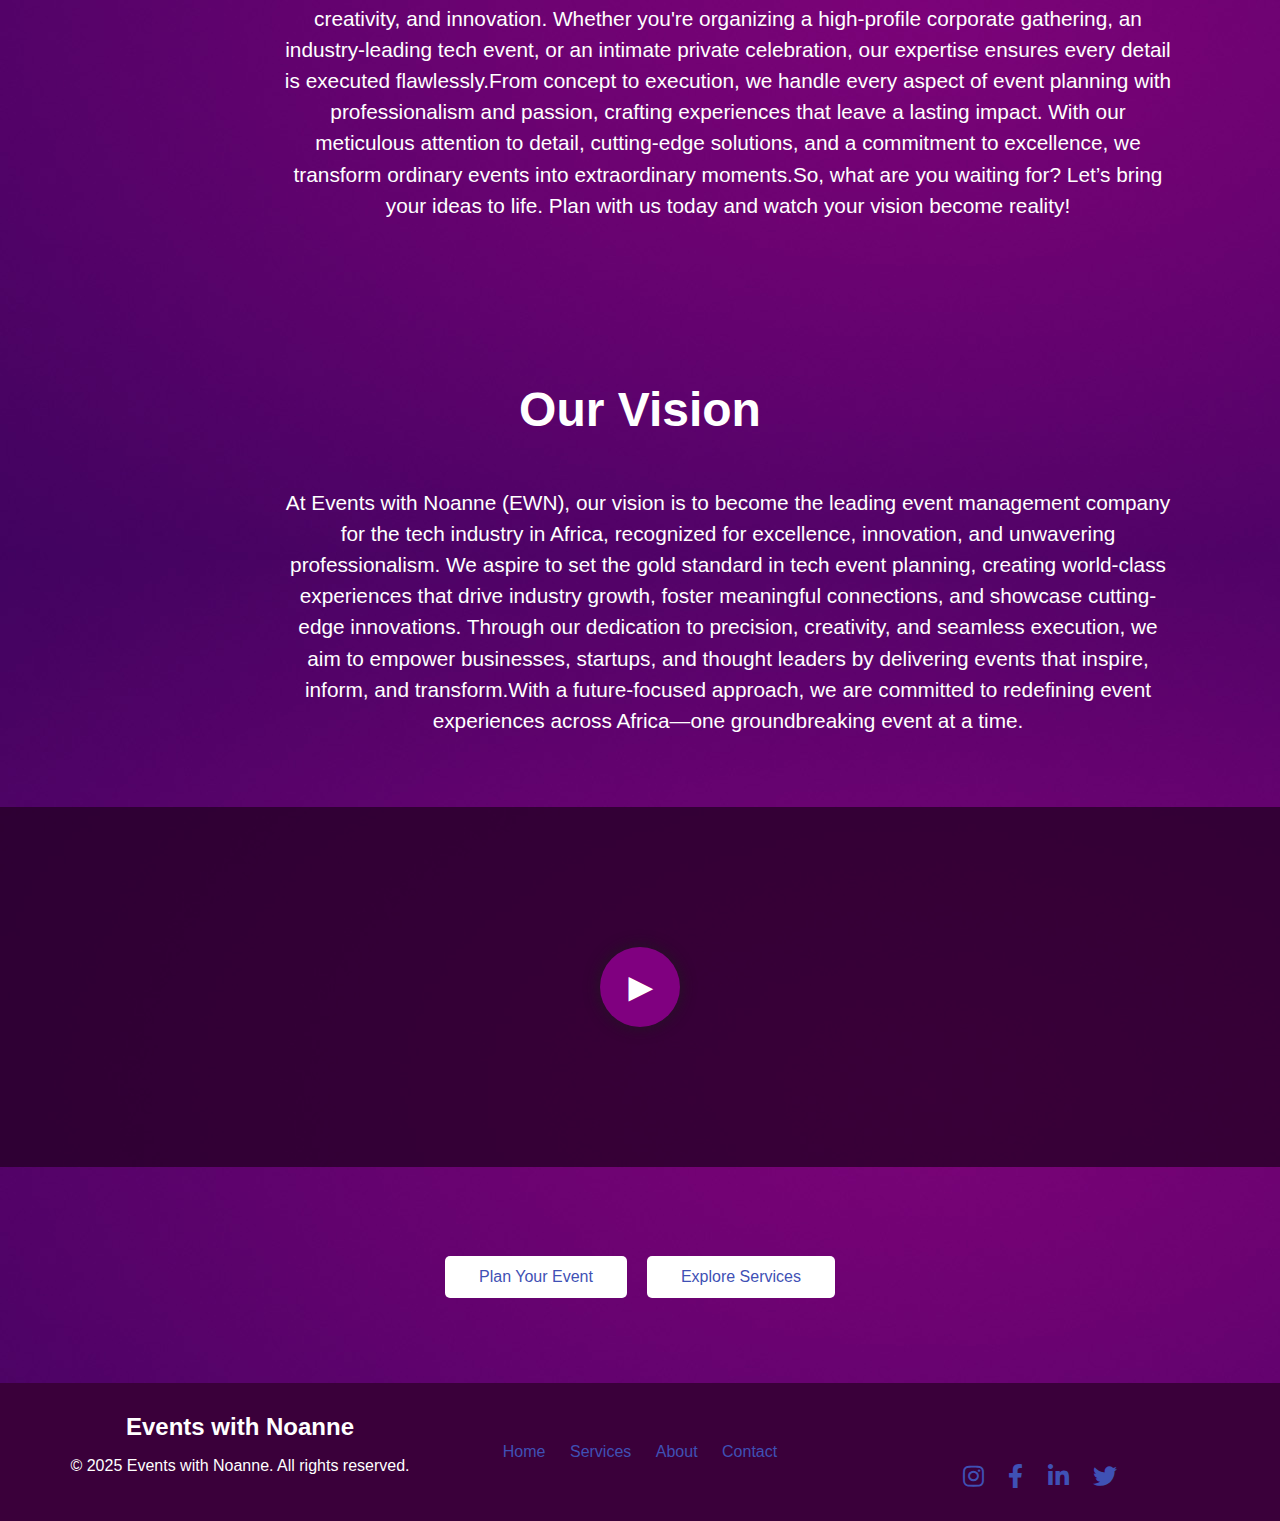
==== commit 75cf4ef0: "major updates to the page based on client requests" ====
--- a/about.html
+++ b/about.html
@@ -3,122 +3,81 @@
 <head>
   <meta charset="UTF-8">
   <meta name="viewport" content="width=device-width, initial-scale=1.0">
-  <title>About Us - Events with Noanne</title>
-  <link rel="stylesheet" href="about.css">
+  <title>Events with Noanne</title>
+  <link rel="stylesheet" href="styles.css">
   <link rel="stylesheet" href="https://cdnjs.cloudflare.com/ajax/libs/font-awesome/5.15.4/css/all.min.css">
-  <link rel="stylesheet" href="https://cdnjs.cloudflare.com/ajax/libs/OwlCarousel2/2.3.4/assets/owl.carousel.min.css">
-  <link rel="stylesheet" href="https://cdnjs.cloudflare.com/ajax/libs/OwlCarousel2/2.3.4/assets/owl.theme.default.min.css">
 </head>
 <body>
   <header class="header">
     <nav class="transparent-nav">
       <div class="social-icons">
-        <a href="https://instagram.com/eventswithnoanne" target="_blank" class="icon-link"><i class="fab fa-instagram"></i></a>
-        <a href="https://facebook.com/eventswithnoanne" target="_blank" class="icon-link"><i class="fab fa-facebook-f"></i></a>
-        <a href="https://linkedin.com/eventswithnoanne" target="_blank" class="icon-link"><i class="fab fa-linkedin-in"></i></a>
-        <a href="https://twitter.com/eventswithnoanne" target="_blank" class="icon-link"><i class="fab fa-twitter"></i></a>
-        <a href="index.html" class="icon-link"><i class="fas fa-house"></i></a>
-    </div>
-    <div class="nav-icon">
-      <a href="menu.html"><i class="fa fa-bars"></i></a>
-    </div>
+        <a href="https://instagram.com" target="_blank"><i class="fab fa-instagram"></i></a>
+        <a href="https://facebook.com" target="_blank"><i class="fab fa-facebook-f"></i></a>
+        <a href="https://linkedin.com" target="_blank"><i class="fab fa-linkedin-in"></i></a>
+        <a href="https://twitter.com" target="_blank"><i class="fab fa-twitter"></i></a>
+        <a href="#"><i class="fab fa-house" style="color: #ffffff;"></i></a>
+      </div>
+
+
+      <div class="nav-icon">
+          <a href="menu.html" target="_blank"><i class="fa fa-bars"></i></a>
+      </div>
 
     </nav>
   </header>
 
-  <main class="about-landing">
+  <main class="landing">
     <div class="container">
-      <div class="big-text-line">
-        <h1 class="big-text fade-in">About</h1>
-        <h1 class="big-text outline slide-in">Us</h1>
-      </div>
+      <h1 class="big-text">ABOUT</h1>
+      <h1 class="big-text outline">US</h1>
+      <p class="subtitle">Get to know more about us, our story & why we do What we do.</p>
     </div>
   </main>
   
-  <section class="about-section zoom-in">
-    <h2 class="section-title">Our Story</h2>
-    <p class="description">Events with Noanne (EWN) was established to provide world-class event management services, particularly for the tech industry. With a passion for creating seamless, impactful experiences, EWN combines creativity, precision, and innovation to deliver events that inform, inspire, and connect.</p>
+  <section class="statistics">
+    <h2>Our Story</h2>
+    <p class="description">Events with Noanne (EWN) was established to redefine event management, providing world-class services tailored to the dynamic and fast-evolving tech industry. With a deep understanding of the unique demands of tech-driven events, EWN specializes in crafting immersive, high-impact experiences that seamlessly blend innovation, engagement, and precision.Driven by a passion for excellence, EWN combines strategic planning, cutting-edge technology, and creative execution to deliver events that not only inform but also inspire and connect. From product launches and industry conferences to networking summits and corporate retreats, EWN ensures every detail is meticulously managed, allowing clients to focus on what matters most—building meaningful relationships and advancing their brand.With a commitment to excellence and a future-focused approach, EWN transforms concepts into unforgettable experiences, setting new benchmarks in the world of tech event management.</p>
+    
+  </section>
+  
+  <section class="statistics">
+    <h2>Our Mission</h2>
+    <p class="description">At Events with Noanne (EWN), we bring your vision to life with a seamless blend of precision, creativity, and innovation. Whether you're organizing a high-profile corporate gathering, an industry-leading tech event, or an intimate private celebration, our expertise ensures every detail is executed flawlessly.From concept to execution, we handle every aspect of event planning with professionalism and passion, crafting experiences that leave a lasting impact. With our meticulous attention to detail, cutting-edge solutions, and a commitment to excellence, we transform ordinary events into extraordinary moments.So, what are you waiting for? Let’s bring your ideas to life. Plan with us today and watch your vision become reality!</p>
+    
   </section>
 
-  <section class="mission-section slide-up">
-    <h2 class="section-title">Mission</h2>
-    <p class="description">To empower individuals, businesses, and organizations by delivering world-class events that leverage technology and creativity to inform, inspire, and connect audiences.</p>
+  <section class="statistics">
+    <h2>Our Vision</h2>
+    <p class="description">At Events with Noanne (EWN), our vision is to become the leading event management company for the tech industry in Africa, recognized for excellence, innovation, and unwavering professionalism. We aspire to set the gold standard in tech event planning, creating world-class experiences that drive industry growth, foster meaningful connections, and showcase cutting-edge innovations. Through our dedication to precision, creativity, and seamless execution, we aim to empower businesses, startups, and thought leaders by delivering events that inspire, inform, and transform.With a future-focused approach, we are committed to redefining event experiences across Africa—one groundbreaking event at a time.</p>
+    
   </section>
+  
+  <section class="video-section">
+    
+    <div class="button-container">
+      <div class="play-button" onclick="openVideo()">
+            <span class="play-icon">▶</span>
+        </div>
+        <!-- <div class="circular-text">
+          <div id="circle-text"></div>
+          <div id="words" style="font-size: 24px; text-align: center; margin-top: 100px;">PLAY VIDEO</div>
+        </div> -->
+    </div>
+    
+    <div class="video-container" id="videoModal">
+        <span class="close-btn" onclick="closeVideo()">✖</span>
+        <video id="videoPlayer" controls>
+          <source src="video.mp4" type="video/mp4">
+          Your browser does not support the video tag.
+        </video>
+      </div>
+    </section>
+    <div class="cta-buttons">
+      <button class="button primary"><a href="contact.html">Plan Your Event</a></button>
+      <button class="button primary"><a href="services.html">Explore Services</a></button>
+    </div>
 
-  <section class="vision-section slide-up">
-    <h2 class="section-title">Vision</h2>
-    <p class="description">To be the leading event management company for the tech industry in Africa, recognized for excellence, innovation, and unwavering professionalism.</p>
-  </section>
-
-  <section class="service_section layout_padding">
-    <div class="container">
-        <h2 class="section-title">Our Core Values</h2>
-        <p class="section-description">At Events with Noanne, we blend innovation, excellence, and customer-centricity with unwavering integrity to create transformative event experiences. By leveraging cutting-edge technology and creative strategies, we design modern and impactful events that captivate and inspire. Our meticulous attention to detail ensures seamless execution and unmatched quality, while our customer-focused approach tailors each event to reflect unique visions and needs. Grounded in honesty and transparency, we build lasting relationships based on trust and professionalism. Through our dedication to empowerment, we enable individuals and organizations to achieve their goals, connect meaningfully with their audiences, and make a lasting positive impact.</p>
-      <div class="service_container">
-        <div class="service_owl-carousel owl-carousel">
-          <div class="item">
-            <div class="box">
-              <div class="img-box">
-                <img src="./Assets/icons/innovation.png" alt="Contract Law">
-              </div>
-              <div class="detail-box">
-                <h5>Innovation</h5>
-                <p>We use creativity and technology to craft unique, forward-thinking event experiences.</p>
-              </div>
-            </div>
-          </div>
-          <div class="item">
-            <div class="box">
-              <div class="img-box">
-                <img src="./Assets/icons/Excellence.png" alt="Family Law">
-              </div>
-              <div class="detail-box">
-                <h5>Excellence</h5>
-                <p>We deliver high-quality events with precision and attention to detail.</p>
-              </div>
-            </div>
-          </div>
-          <div class="item">
-            <div class="box">
-              <div class="img-box">
-                <img src="./Assets/icons/customer.png" alt="Family Law">
-              </div>
-              <div class="detail-box">
-                <h5>Customer Centricity</h5>
-                <p>Our clients' needs shape every step of our planning and execution.</p>
-              </div>
-            </div>
-          </div>
-          <div class="item">
-            <div class="box">
-              <div class="img-box">
-                <img src="./Assets/icons/integrity.png" alt="Family Law">
-              </div>
-              <div class="detail-box">
-                <h5>Integrity</h5>
-                <p>We operate with honesty, transparency, and professionalism.</p>
-              </div>
-            </div>
-          </div>
-          <div class="item">
-            <div class="box">
-              <div class="img-box">
-                <img src="./Assets/icons/empower.png" alt="Family Law">
-              </div>
-              <div class="detail-box">
-                <h5>Empowerment</h5>
-                <p>We design events that inspire, connect, and empower our clients and their audiences.</p>
-              </div>
-            </div>
-          </div>
-          <!-- Add more items here -->
-        </div>
-      </div>
-      <div class="btn-box">
-        <a href="contact.html">Let's Talk</a>
-      </div>
-    </div>
-  </section>
+  <p>    </p>
 
   <footer class="footer">
     <div class="footer-container">
@@ -136,17 +95,15 @@
       </div>
       <div class="footer-right">
         <div class="social-icons">
-          <a href="https://instagram.com/eventswithnoanne" target="_blank"><i class="fab fa-instagram"></i></a>
-          <a href="https://facebook.com/eventswithnoanne" target="_blank"><i class="fab fa-facebook-f"></i></a>
-          <a href="https://linkedin.com/eventswithnoanne" target="_blank"><i class="fab fa-linkedin-in"></i></a>
-          <a href="https://twitter.com/eventswithnoanne" target="_blank"><i class="fab fa-twitter"></i></a>
+          <a href="https://instagram.com" target="_blank"><i class="fab fa-instagram"></i></a>
+          <a href="https://facebook.com" target="_blank"><i class="fab fa-facebook-f"></i></a>
+          <a href="https://linkedin.com" target="_blank"><i class="fab fa-linkedin-in"></i></a>
+          <a href="https://twitter.com" target="_blank"><i class="fab fa-twitter"></i></a>
         </div>
       </div>
     </div>
   </footer>
 
-  <script src="https://cdnjs.cloudflare.com/ajax/libs/jquery/3.6.0/jquery.min.js"></script>
-  <script src="https://cdnjs.cloudflare.com/ajax/libs/OwlCarousel2/2.3.4/owl.carousel.min.js"></script>
-  <script src="about.js"></script>
+  <script src="script.js"></script>
 </body>
-</html>
+</html>--- a/styles.css
+++ b/styles.css
@@ -0,0 +1,713 @@
+/* Global Styles */
+body {
+    margin: 0;
+    font-family: Arial, sans-serif;
+    background-color: black;
+    background-color: #800080;
+    background-image: url(./Assets/studio-background-concept-abstract-empty-light-gradient-purple-studio-room-background-product-plain-studio-background.jpg);
+    color: #d1d1f1;
+    overflow-x: hidden;
+  }
+  
+  header {
+    position: relative;
+    display: flex;
+    justify-content: space-between;
+    align-items: center;
+    padding: 20px 40px;
+    background: none;
+    top: 0;
+    z-index: 1000;
+}
+
+.navigation .cta {
+    margin-left: 10px;
+}
+
+.transparent-nav {
+  position: relative;
+  top: 0;
+  width: 150%;
+  display: flex;
+  justify-content: space-between;
+  align-items: center;
+  background: none;
+  padding: 10px;
+  z-index: 1000;
+}
+.nav-icon {
+  padding: 1px;
+  color: white;
+  margin: 10px;
+  margin-left: 170px;
+  font-size: 20px;
+  font-family: Arial, Helvetica, sans-serif;
+  font-weight: 1000;
+  text-align: center;
+  text-decoration: none;
+}
+.nav-icon > a {
+  cursor: pointer;
+  color: white; /* Change icon color to white */
+}
+
+.social-icons {
+  margin-top: 50px; /* Add space on top of the icons */
+}
+
+.social-icons a {
+  margin: 0 15px; /* Add space between the icons */
+  color: white; /* Change icon color to white */
+  font-size: 1.5rem; /* Adjust icon size */
+}
+
+.social-icons a:hover {
+  color: #ddd; /* Change color on hover */
+}
+
+.menu-icon {
+  margin-right: 170px;
+}
+
+.menu-icon > i {
+  cursor: pointer;
+  color: white; /* Change icon color to white */
+}
+
+.menu-icon > i:hover {
+  color: #ddddddd3; /* Change color on hover */
+}
+
+. fa fa-bars {
+  font-size: 1.9rem; /* Adjust icon size */
+}
+
+.fa fa-bars:hover {
+  color: #ddddddd3; /* Change color on hover */
+}
+
+
+  
+  /* Landing Section */
+  .landing .container {
+    display: flex;
+    flex-direction: column;
+    align-items: center;
+    justify-content: center;
+    height: 70vh;
+    text-align: center;
+    padding: 0 20px;
+  }
+  
+  .big-text {
+    font-size: 8vw;
+    font-weight: 900;
+    line-height: 1.1;
+    color: #ffffff;
+    margin: 0;
+  }
+  
+  .big-text.outline {
+    -webkit-text-stroke: 2px #ffffff;
+    color: transparent;
+  }
+  
+  .subtitle {
+    margin-top: 40px;
+    font-size: 1.5rem;
+    color: #ffffff;
+  }
+
+  .description {
+    margin-top: 50px;
+    font-size: 1.3rem;
+    color: #ffffff;
+    text-align: center;
+    width: 70%;
+    margin-left: 280px;
+    /* max-width: 800px; */
+    line-height: 1.5;
+  }
+
+  .description2 {
+    margin-top: 5px;
+    font-size: 1.3rem;
+    color: #ffffff;
+    text-align: center;
+    width: 70%;
+    margin-left: 280px;
+    /* max-width: 800px; */
+    line-height: 1.5;
+  }
+  
+  
+  .cta-buttons {
+    margin-top: 20px;
+    display: flex;
+    flex-direction: row;
+    align-items: center;
+    justify-content: center;
+    height: 20vh;
+    text-align: center;
+    padding: 0 20px;
+  }
+
+  .cta-buttons a {
+    color: #0a0e1a;
+    text-decoration: none;
+    margin: 10px;
+
+    font-size: 1rem;
+    border: none;
+    border-radius: 5px;
+    cursor: pointer;
+    transition: all 0.3s ease;
+  }
+
+  .cta-buttons a:hover {
+    color: #ddddddd3;
+  }
+  
+  .button {
+    margin: 10px;
+    padding: 12px 24px;
+    font-size: 1rem;
+    border: none;
+    border-radius: 5px;
+    cursor: pointer;
+    transition: all 0.3s ease;
+  }
+  
+  .button.primary {
+    background-color: #ffffff;
+    color: black;
+  }
+  
+  .button.primary:hover {
+    transition: all 0.3s ease;
+    background-color: transparent;
+    border: 1px solid #ffffff;
+    color: rgba(255, 255, 255, 0.685);
+  }
+  
+  .button.secondary {
+    background-color: transparent;
+    color: #ffffff;
+    border: 2px solid #ffffff;
+  }
+  
+  .button.secondary:hover {
+    opacity: .9;
+    background-color: rgba(255, 255, 255, 0.74);
+    color: rgb(255, 255, 255);
+  }
+  
+  /* Statistics Section */
+  .statistics {
+    background-color: #ffffff;
+    padding: 40px 20px;
+    text-align: center;
+  }
+  .statistics h4 {
+    margin-bottom: 1px;
+    font-size: 3rem;
+    color: white;
+  }
+  
+  .statistics h2 {
+    margin-bottom: 40px;
+    font-size: 3rem;
+    color: #ffffff;
+  }
+  
+  .stats-grid {
+    display: grid;
+    grid-template-columns: repeat(auto-fit, minmax(150px, 1fr));
+    gap: 20px;
+  }
+  
+  .stat-item {
+    background-color: black;
+    padding: 20px;
+    border-radius: 10px;
+    color: #d1d1f1;
+  }
+  
+  .stat-item h3 {
+    margin: 0;
+    font-size: 2.5rem;
+    color: #4a57ff;
+  }
+
+  /* Additional Styles */
+
+  .statistics {
+    text-align: center;
+    padding: 50px 0;
+    background: none; /* Remove background */
+  }
+  
+  .stats-grid {
+    display: flex;
+    justify-content: center; /* Center the items */
+    flex-wrap: wrap;
+    gap: 20px; /* Add gap between items */
+  }
+  
+  .stat-item {
+    width: 200px; /* Set width */
+    height: 200px; /* Set height */
+    display: flex;
+    flex-direction: column;
+    justify-content: center;
+    align-items: center;
+    background-color: #ffffff; /* Add background color */
+    border-radius: 10px; /* Add border radius */
+    margin: 5px; /* Reduce margin */
+  }
+  
+  .stat-item h3 {
+    font-size: 4rem; /* Increase font size */
+    margin: 0;
+    color: #3a003a;
+  }
+  
+  .stat-item p {
+    margin: 5px 0 0;
+    font-size: 1.1rem; /* Increase font size */
+    color: #3a003a;
+  }
+
+  .footer {
+    background-color: #3a003a;
+    color: white;
+    padding: 20px 0;
+    text-align: center;
+  }
+  
+  .footer-container {
+    display: flex;
+    justify-content: space-between;
+    align-items: center;
+    flex-wrap: wrap;
+    max-width: 1200px;
+    margin: 0 auto;
+    padding: 0 20px;
+  }
+  
+  .footer-left, .footer-center, .footer-right {
+    flex: 1;
+    margin: 10px;
+  }
+  
+  .footer-left h3 {
+    margin: 0;
+    font-size: 1.5rem;
+  }
+  
+  .footer-center {
+    text-align: center;
+  }
+  
+  .footer-links {
+    list-style: none;
+    padding: 0;
+    margin: 0;
+  }
+  
+  .footer-links li {
+    display: inline;
+    margin: 0 10px;
+  }
+  
+  .footer-links a {
+    color: white;
+    text-decoration: none;
+  }
+  
+  .footer-links a:hover {
+    text-decoration: underline;
+  }
+  
+  .social-icons a {
+    margin: 0 10px;
+    color: white;
+    font-size: 1.5rem;
+  }
+  
+  .social-icons a:hover {
+    color: #ddd;
+  }
+
+  .video-section {
+    display: flex;
+    justify-content: center;
+    align-items: center;
+    height: 40vh;
+    background-color: #240024c4;
+    color: white;
+    margin: 0;
+    font-family: Arial, sans-serif;
+}
+
+/* Button Container */
+.button-container {
+    position: relative;
+    width: 200px;
+    height: 200px;
+}
+
+/* Play Button */
+.play-button {
+    position: absolute;
+    top: 50%;
+    left: 50%;
+    transform: translate(-50%, -50%);
+    width: 80px;
+    height: 80px;
+    background: #800080;
+    border-radius: 50%;
+    display: flex;
+    justify-content: center;
+    align-items: center;
+    cursor: pointer;
+    box-shadow: 0 0 15px rgba(27, 27, 27, 0.8);
+}
+
+/* Play Icon */
+.play-icon {
+    color: white;
+    font-size: 30px;
+    font-weight: bold;
+}
+
+/* Circular Text */
+.circular-text {
+  position: absolute;
+  width: 160px;
+  height: 160px;
+  top: 20px;
+  left: 20px;
+  display: flex;
+  justify-content: center;
+  align-items: center;
+  border-radius: 50%;
+  pointer-events: none; /* ✅ Fix: Allows clicks to pass through */
+}
+
+/* Individual Letters */
+.circular-text span {
+  position: absolute;
+  font-size: 14px;
+  font-weight: bold;
+  color: white;
+  text-transform: uppercase;
+  transform-origin: center;
+  pointer-events: none; /* ✅ Fix: Ensures text does not block clicks */
+}
+
+
+/* Rotating Effect */
+@keyframes rotateText {
+    from {
+        transform: rotate(0deg);
+    }
+    to {
+        transform: rotate(360deg);
+    }
+}
+
+/* Apply Rotation to Circular Text */
+.circular-text {
+    animation: rotateText 8s linear infinite;
+}
+
+/* Video Modal */
+.video-container {
+    display: none;
+    position: fixed;
+    top: 50%;
+    left: 50%;
+    transform: translate(-50%, -50%);
+    background: rgba(0, 0, 0, 0.9);
+    padding: 20px;
+    border-radius: 10px;
+    text-align: center;
+}
+
+video {
+    width: 600px;
+    max-width: 90vw;
+    border-radius: 8px;
+}
+
+/* Close Button */
+.close-btn {
+    position: absolute;
+    top: 10px;
+    right: 15px;
+    font-size: 20px;
+    cursor: pointer;
+    color: white;
+}
+
+.contact-section {
+  font-size: 1rem;
+  margin-bottom: 100px;
+  margin-top: 40px;
+  padding: 20px;
+  background-color: transparent;
+  border-radius: 10px;
+  max-width: 1000px;
+  margin-left: auto;
+  margin-right: auto;
+  box-shadow: #6c6c6c;
+}
+
+.contact-section h2 {
+  margin-bottom: 20px;
+  font-size: 32px;
+}
+
+#contact-form {
+  text-align: left;
+  display: flex;
+  flex-direction: column;
+}
+
+.form-group {
+  display: flex;
+  justify-content: space-between;
+  gap: 10px;
+  margin-bottom: 15px;
+}
+
+.form-group input {
+  width: 100%;
+  padding: 10px;
+  border: none;
+  border-radius: 5px;
+}
+
+textarea {
+  width: 98%;
+  padding: 10px;
+  border: none;
+  border-radius: 5px;
+  margin-bottom: 15px;
+}
+
+.checkbox-group {
+  font-size: 1.3rem;
+  text-align: left;
+  margin-bottom: 15px;
+  display: flex;
+  flex-wrap: wrap;
+  gap: 10px;
+  margin-bottom: 50px;
+}
+
+.checkbox-group label {
+  flex: 1 1 calc(33.333% - 10px); /* Three items per row with space between */
+  display: flex;
+  align-items: center;
+  gap: 10px; /* Space between checkbox and label text */
+}
+
+.checkbox-group p {
+  flex-basis: 100%; /* Ensure the heading spans the full width */
+  margin-bottom: 10px;
+}
+
+
+button {
+  font-size: 1rem;
+  padding: 10px 20px;
+  background-color: #3a003a;
+  color: #ffffff;
+  border: none;
+  border-radius: 5px;
+  cursor: pointer;
+}
+
+button:hover {
+  background-color: #530053;
+}
+
+a:link,a:active,a:visited,a:hover{
+	color:#3f51b5;
+}
+
+.outerdiv
+{
+	width: 100%;
+    min-height: 130vh;
+    background: transparent;
+    display: flex;
+    align-items: center;
+    justify-content: center;
+}
+.innerdiv
+{
+	transform: scale(1.3);
+	margin: 1rem;
+	display: grid;
+	grid-gap: 1.7rem;
+	grid-template-rows: repeat(2,22rem);
+	grid-template-columns: repeat(4,17rem);
+}
+.eachdiv
+{
+	padding: 1rem 2rem;
+    border-radius: 0.8rem;
+    box-shadow: 5px 5px 20px #6d6b6b6b;
+    color: white;
+}
+.div1
+{
+	background: #733FC8;
+    grid-column: 1/3;
+    grid-row: 1/2;
+    background-image: url(https://raw.githubusercontent.com/RahulSahOfficial/testimonials_grid_section/5532c958b7d3c9b910a216b198fdd21c73112d84/images/bg-pattern-quotation.svg);
+    background-repeat: no-repeat;
+    background-position-x: 25rem;
+}
+.div2
+{
+	background:#49556B;
+    grid-column: 3/4;
+    grid-row: 1/2;
+}
+.div3
+{
+	background: white;
+    grid-column: 4/5;
+    grid-row: 1/3;
+    color: black;
+}
+.div4
+{
+	background: white;
+	grid-column: 1/2;
+    grid-row: 2/3;
+    color: black;
+}
+.div5
+{
+	background: #18202D;
+	grid-column: 2/4;
+    grid-row: 2/3;
+}
+.userdetails
+{
+	display: flex;
+}
+.imgbox
+{
+	margin-right: 1rem;
+}
+.imgbox img
+{
+	border-radius: 50%;
+	width: 2rem;
+	border: 2px solid #cec5c5;
+}
+.detbox
+{
+	display: flex;
+    flex-direction: column;
+    justify-content: center;
+}
+.detbox p
+{
+	margin: 0;
+}
+.detbox .name
+{
+	color: hsl(0, 0%, 81%);
+    font-size: 0.9rem;
+    margin-bottom: 0.1rem;
+    font-weight: 600;
+}
+.detbox .name.dark
+{
+	color: #49505A;
+}
+.detbox .designation
+{
+	color: hsl(0, 0%, 81%);
+    opacity: 50%;
+    font-size: 0.8rem;
+}
+.detbox .designation.dark
+{
+	color: #49505A;
+}
+.review h4
+{
+	font-size: 1.2rem;
+	color: #F3DEFF;
+    font-weight: 600;
+    line-height: 1.5;
+    margin-bottom: 0.8rem;
+}
+.review.dark h4{
+	color:#4B5258;
+}
+.review p
+{
+	font-size: 0.95rem;
+    color: #F3DEFF;
+    font-weight: 500;
+    opacity: 50%;
+    line-height: 1.5;
+}
+.review.dark p{
+	color: #0e0e0e;
+}
+.attribution
+{
+	font-size: 1rem;
+    line-height: 1.5;
+    position: fixed;
+    bottom: 1rem;
+    right: 1rem;
+    text-align: right;
+}
+.attribution a
+{
+	text-decoration: none;
+}
+
+@media only screen and (max-width: 1000px)
+{
+	.innerdiv
+	{
+		transform: scale(0.7);
+	}
+}
+@media only screen and (max-width: 800px)
+{
+	.innerdiv
+	{
+		transform: scale(0.6);
+	}
+}
+@media only screen and (max-width: 600px)
+{
+	.div1 {
+		background-position-x: 10rem;
+	}
+	.innerdiv
+	{
+		display: flex; 
+		flex-direction: column;
+		transform: scale(1);
+		margin: 2rem;
+		margin-bottom: 5rem;
+	}
+	.attribution
+	{
+		position: relative;
+	}
+}
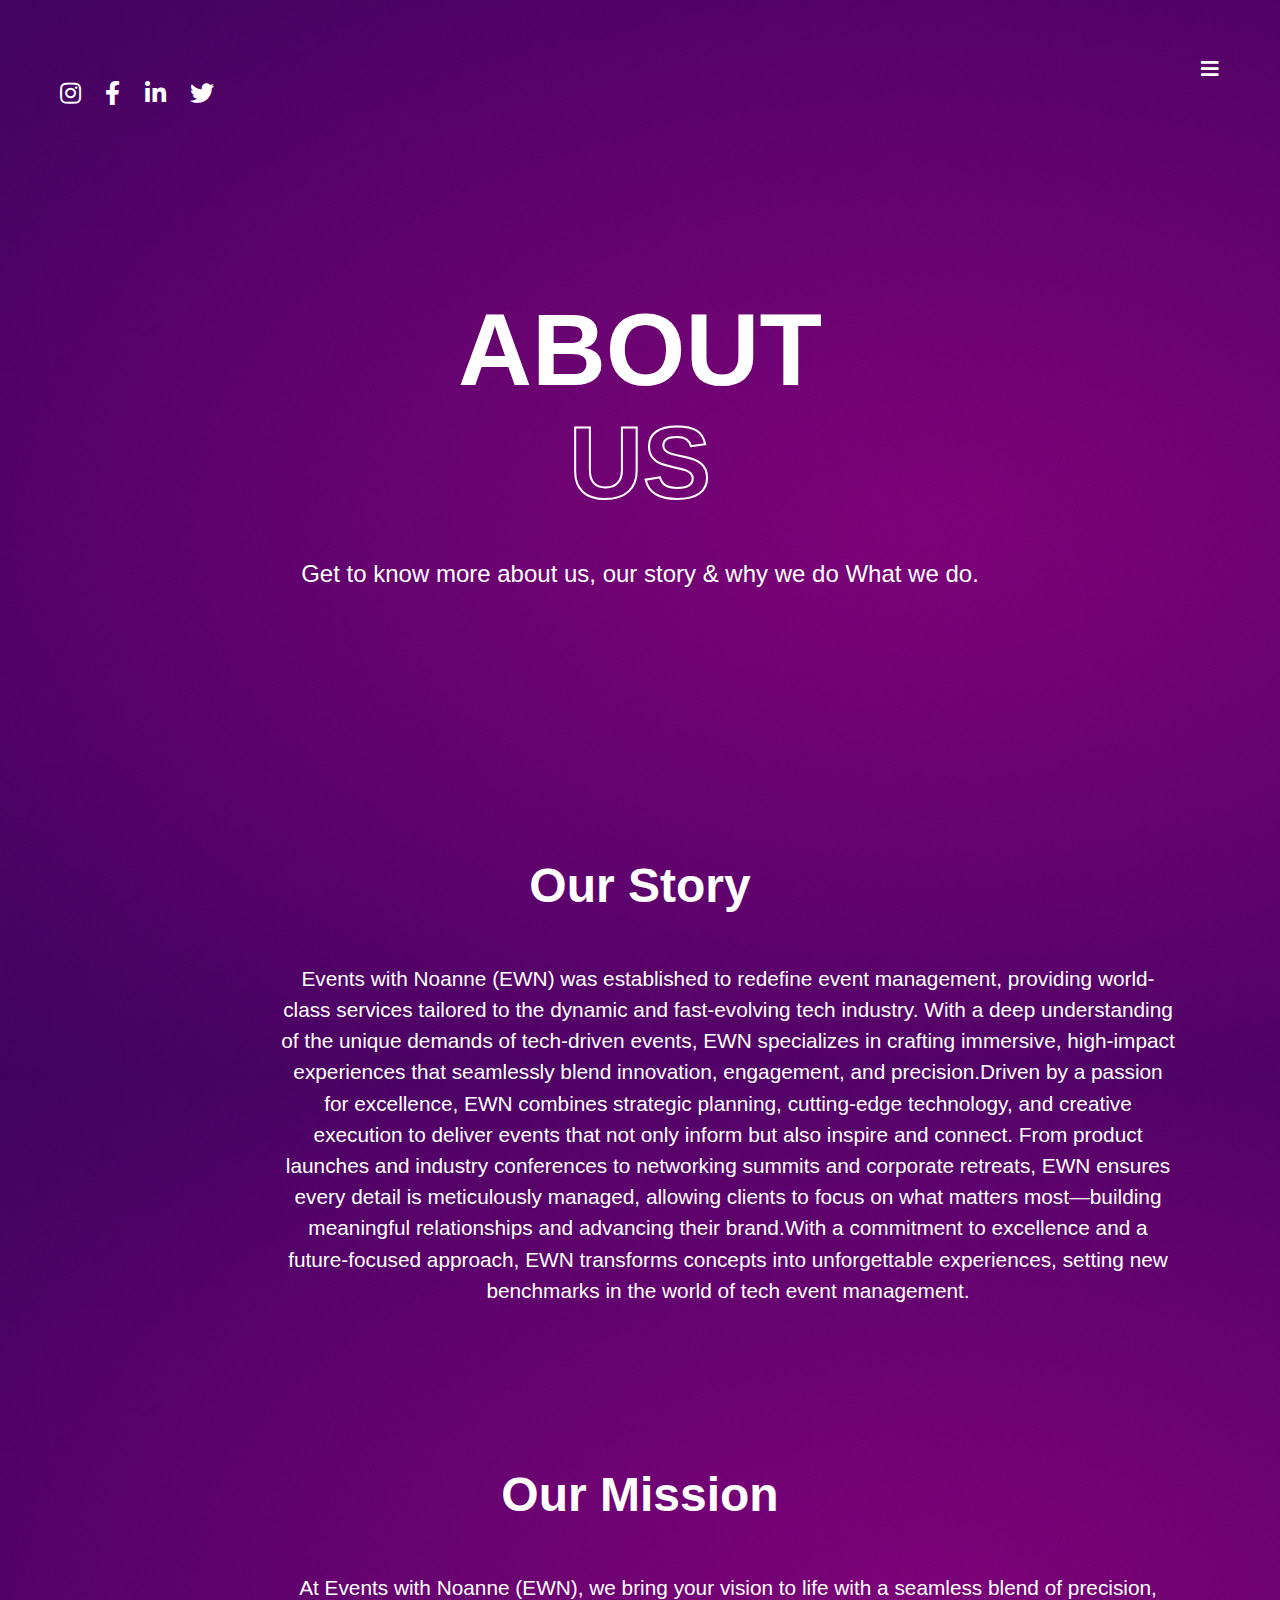
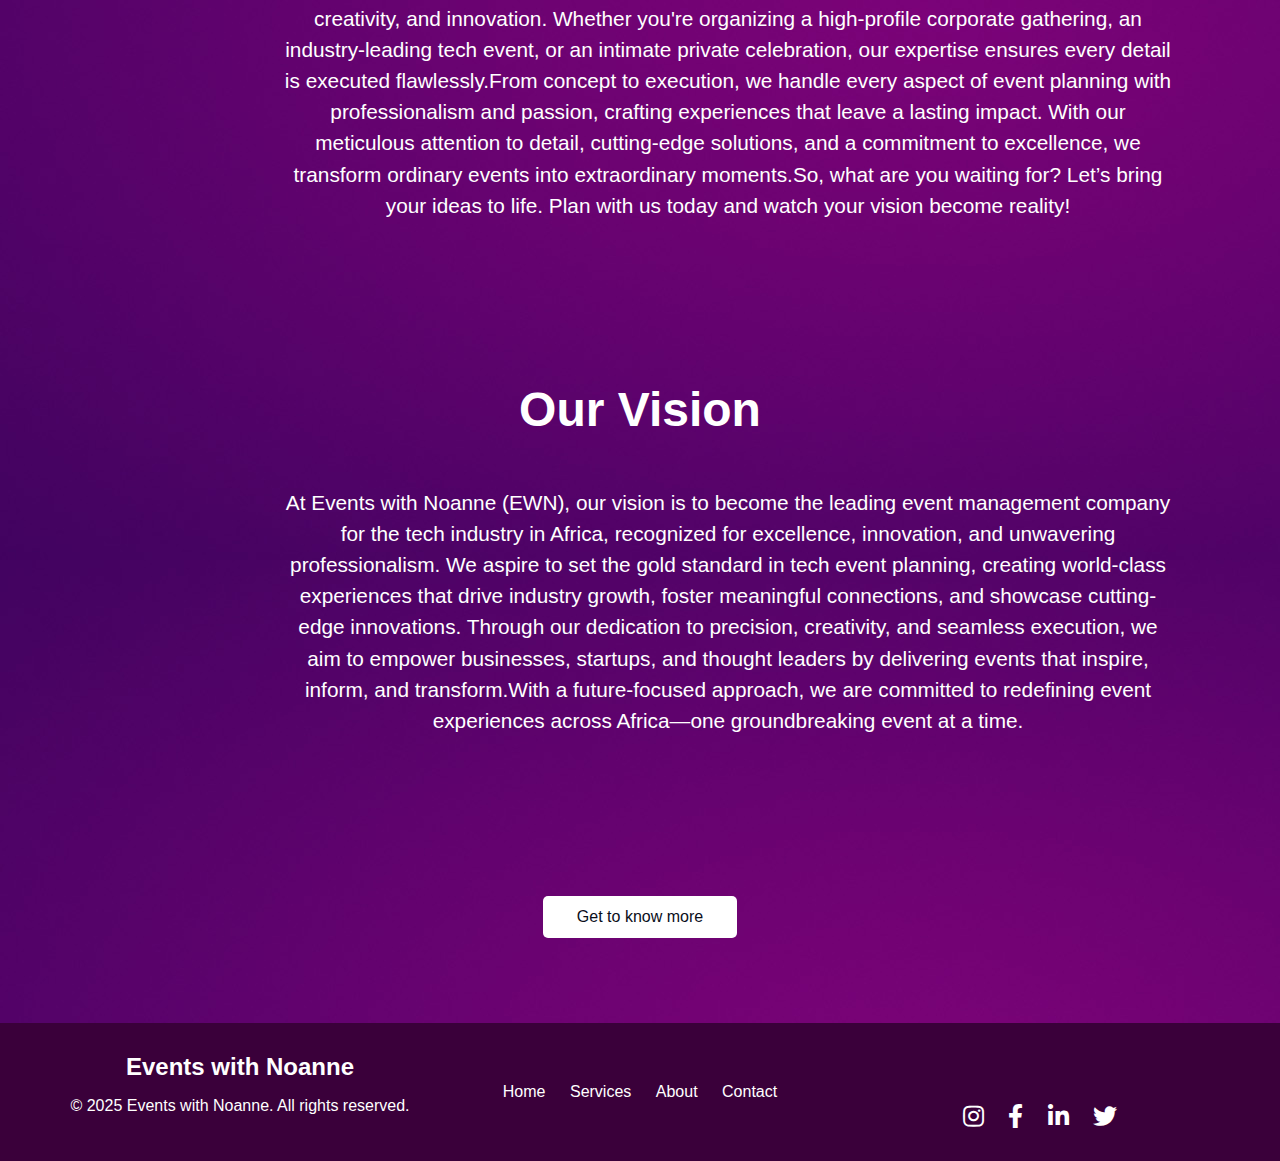
==== commit bbe44de1: "Enhance responsiveness and update content across multiple pages" ====
--- a/about.html
+++ b/about.html
@@ -52,29 +52,9 @@
     
   </section>
   
-  <section class="video-section">
-    
-    <div class="button-container">
-      <div class="play-button" onclick="openVideo()">
-            <span class="play-icon">▶</span>
-        </div>
-        <!-- <div class="circular-text">
-          <div id="circle-text"></div>
-          <div id="words" style="font-size: 24px; text-align: center; margin-top: 100px;">PLAY VIDEO</div>
-        </div> -->
-    </div>
-    
-    <div class="video-container" id="videoModal">
-        <span class="close-btn" onclick="closeVideo()">✖</span>
-        <video id="videoPlayer" controls>
-          <source src="video.mp4" type="video/mp4">
-          Your browser does not support the video tag.
-        </video>
-      </div>
-    </section>
+
     <div class="cta-buttons">
-      <button class="button primary"><a href="contact.html">Plan Your Event</a></button>
-      <button class="button primary"><a href="services.html">Explore Services</a></button>
+      <button class="button primary"><a href="contact.html">Get to know more</a></button>
     </div>
 
   <p>    </p>
--- a/styles.css
+++ b/styles.css
@@ -180,7 +180,7 @@
   
   .button.primary {
     background-color: #ffffff;
-    color: black;
+    color: #3a003a;
   }
   
   .button.primary:hover {
@@ -534,9 +534,9 @@
   background-color: #530053;
 }
 
-a:link,a:active,a:visited,a:hover{
+/* a:link,a:active,a:visited,a:hover{
 	color:#3f51b5;
-}
+} */
 
 .outerdiv
 {
@@ -711,3 +711,67 @@
 		position: relative;
 	}
 }
+
+/* Responsiveness */
+@media (max-width: 1024px) {
+  .landing .container {
+      height: 80vh;
+  }
+  
+  .cta-buttons {
+      flex-direction: column;
+  }
+
+  .big-text {
+      font-size: 10vw;
+  }
+
+  .description {
+      font-size: 1rem;
+      width: 90%;
+  }
+
+  .footer-container {
+      flex-direction: column;
+      text-align: center;
+  }
+
+  .footer-left, .footer-center, .footer-right {
+      margin: 20px 0;
+      text-align: center;
+  }
+}
+
+@media (max-width: 768px) {
+  .landing .container {
+      height: 85vh;
+  }
+
+  .cta-buttons {
+      flex-direction: column;
+  }
+
+  .big-text {
+      font-size: 12vw;
+  }
+
+  .description {
+      font-size: 1rem;
+  }
+
+  .menu-icon {
+      margin-right: 30px;
+  }
+
+  .stat-item {
+      padding: 10px;
+  }
+
+  .contact-section {
+      padding: 15px;
+  }
+
+  .social-icons a {
+      font-size: 1.2rem;
+  }
+}